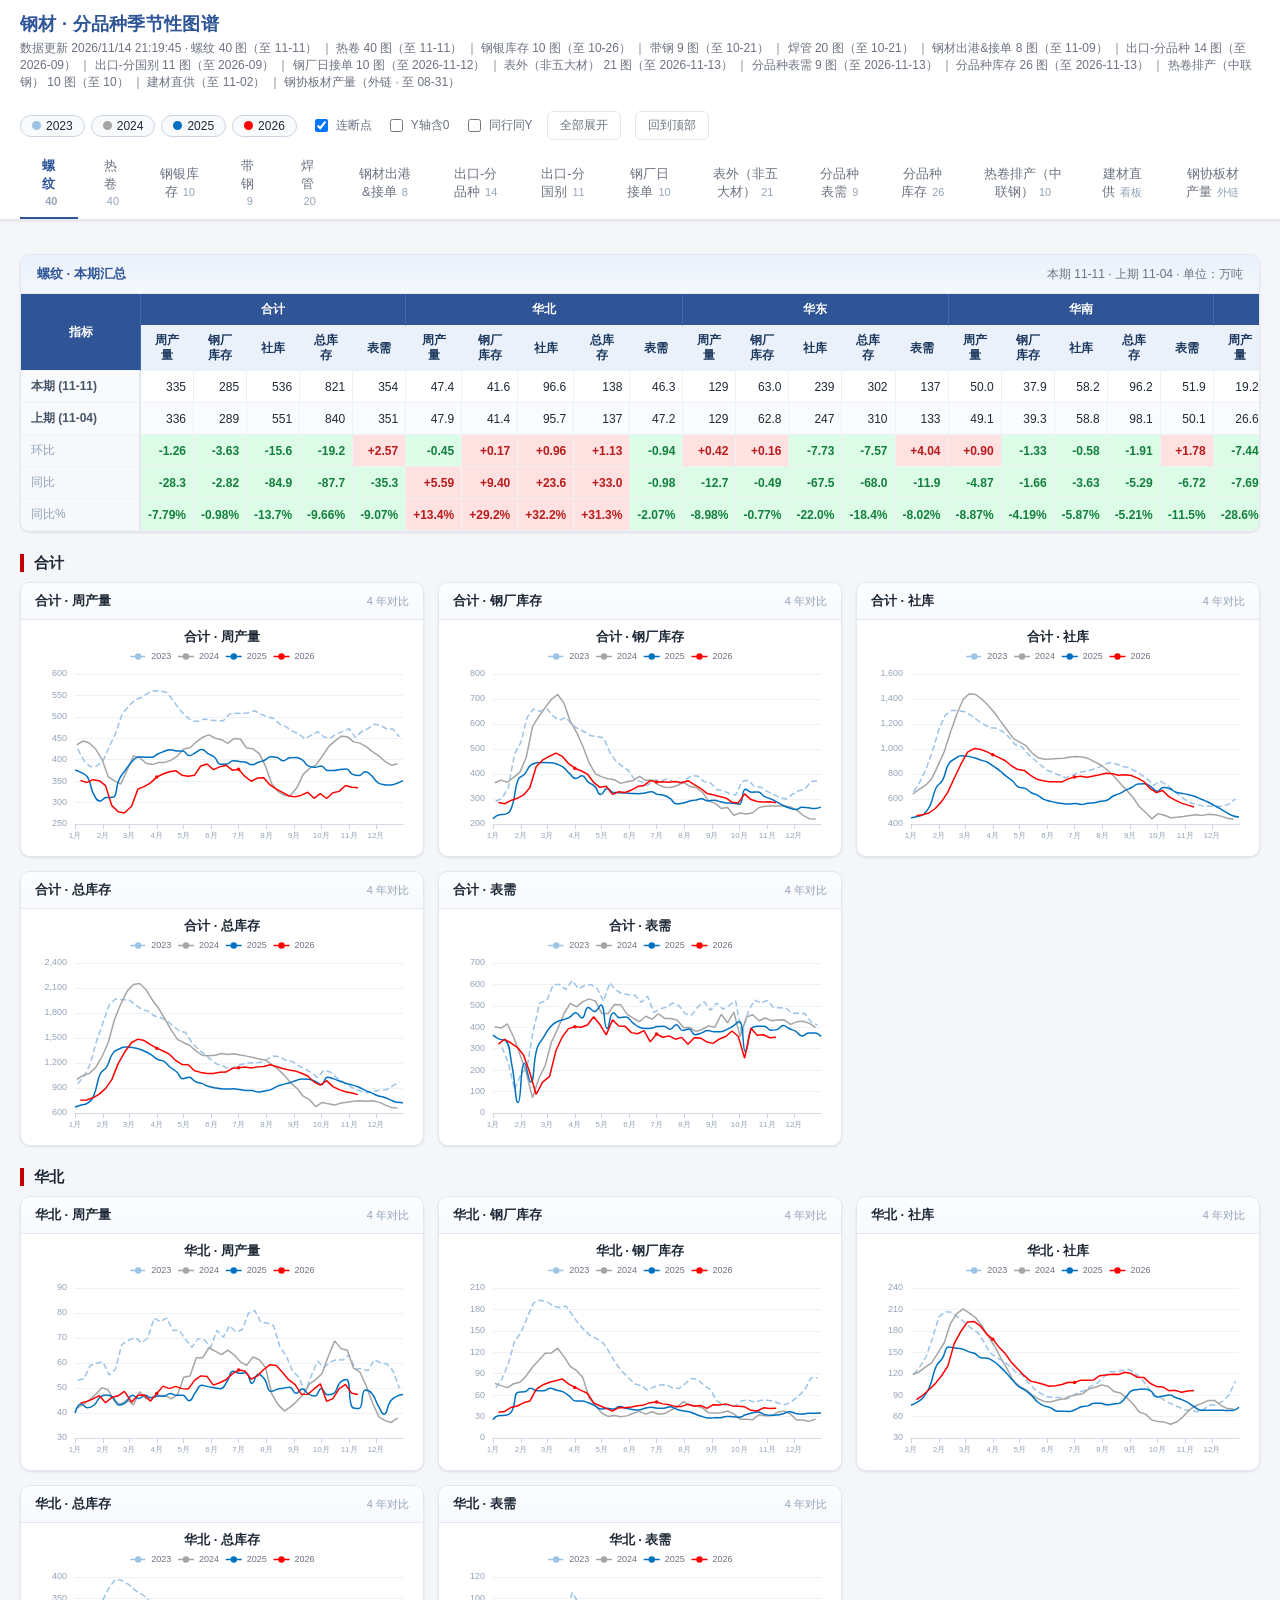
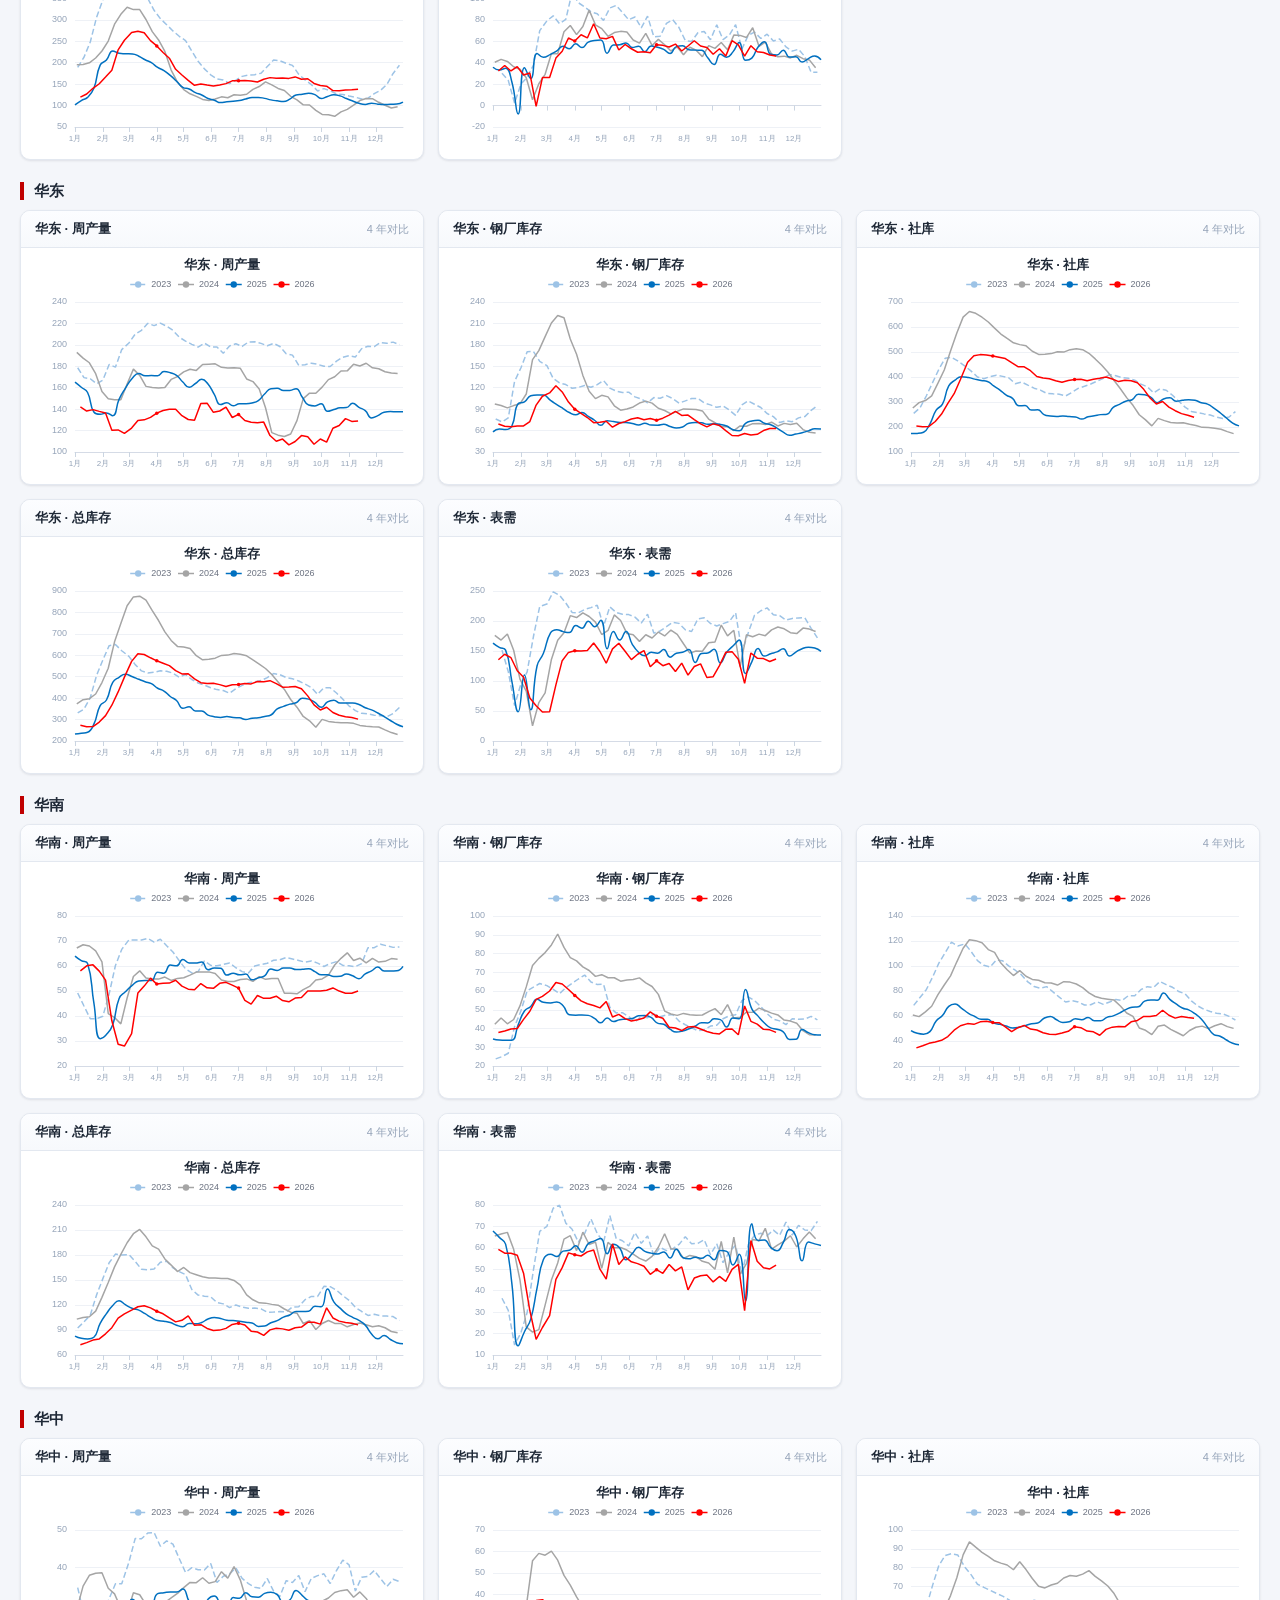
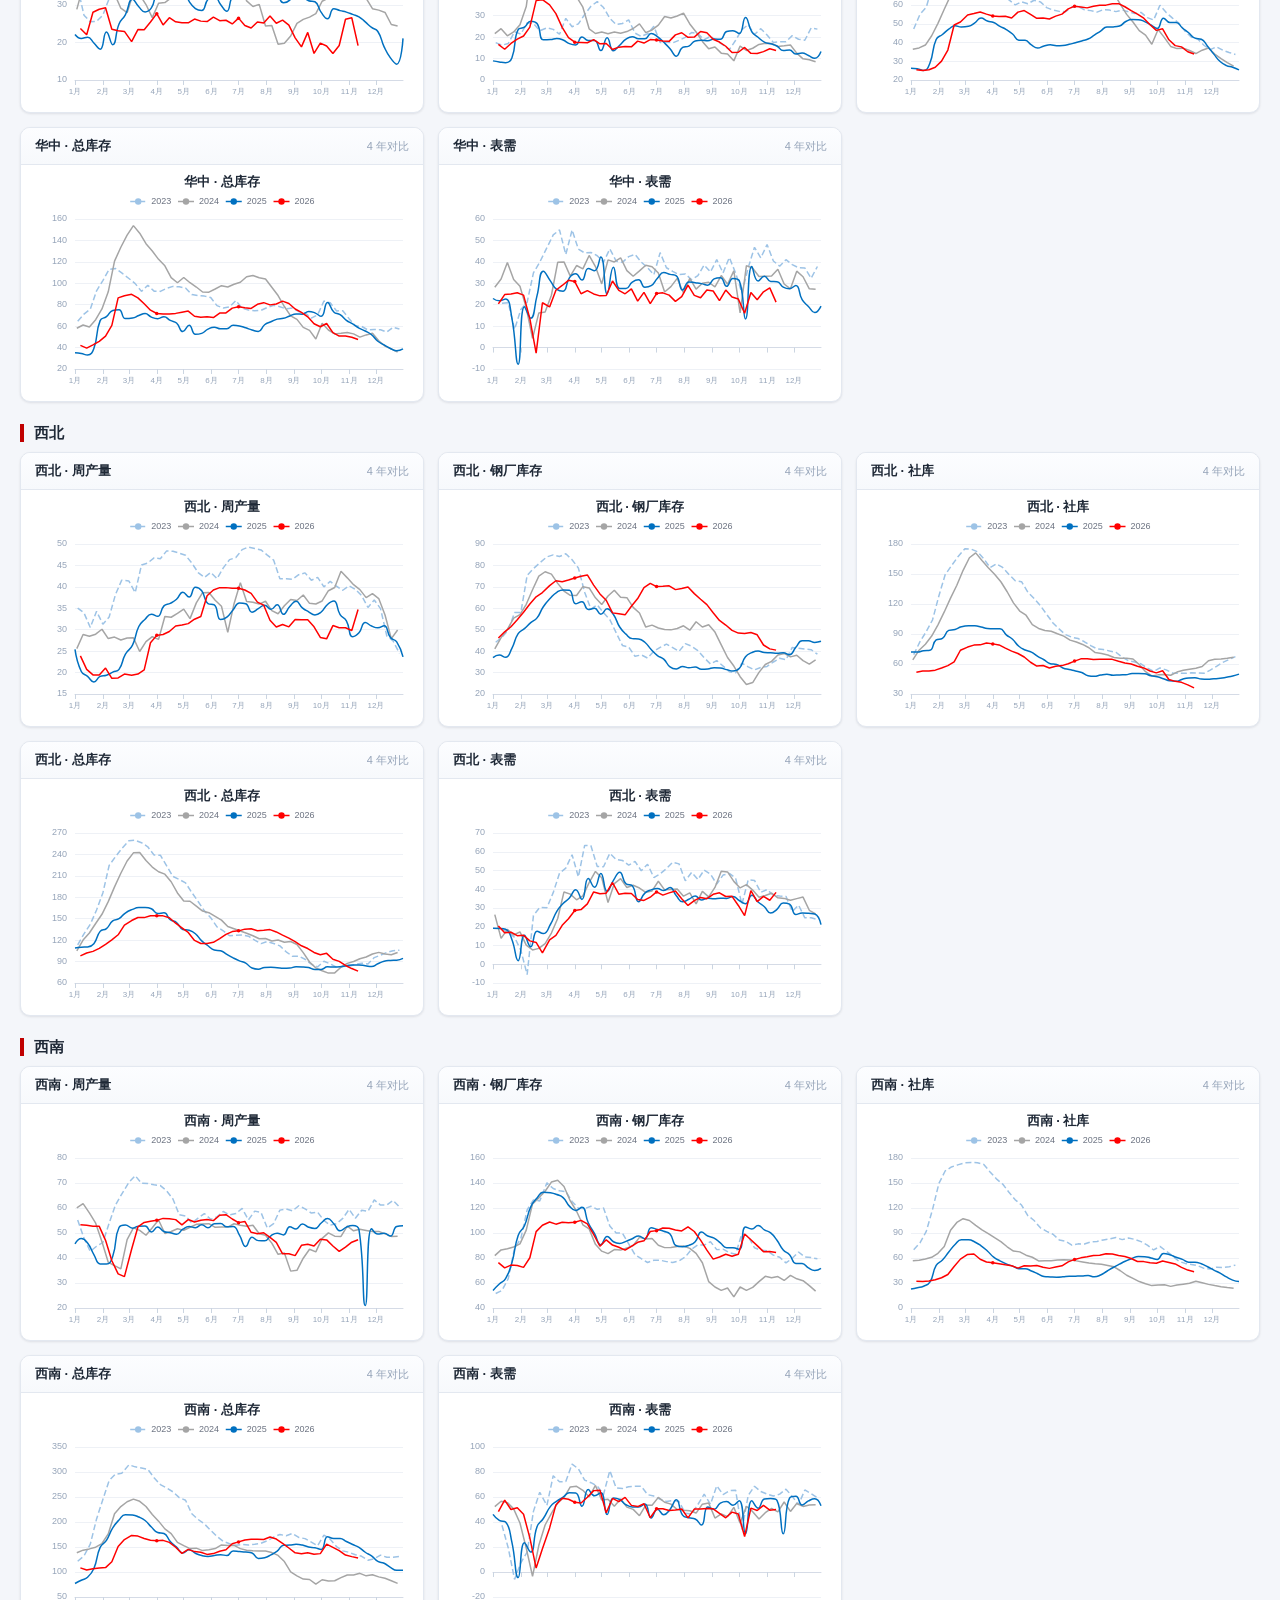
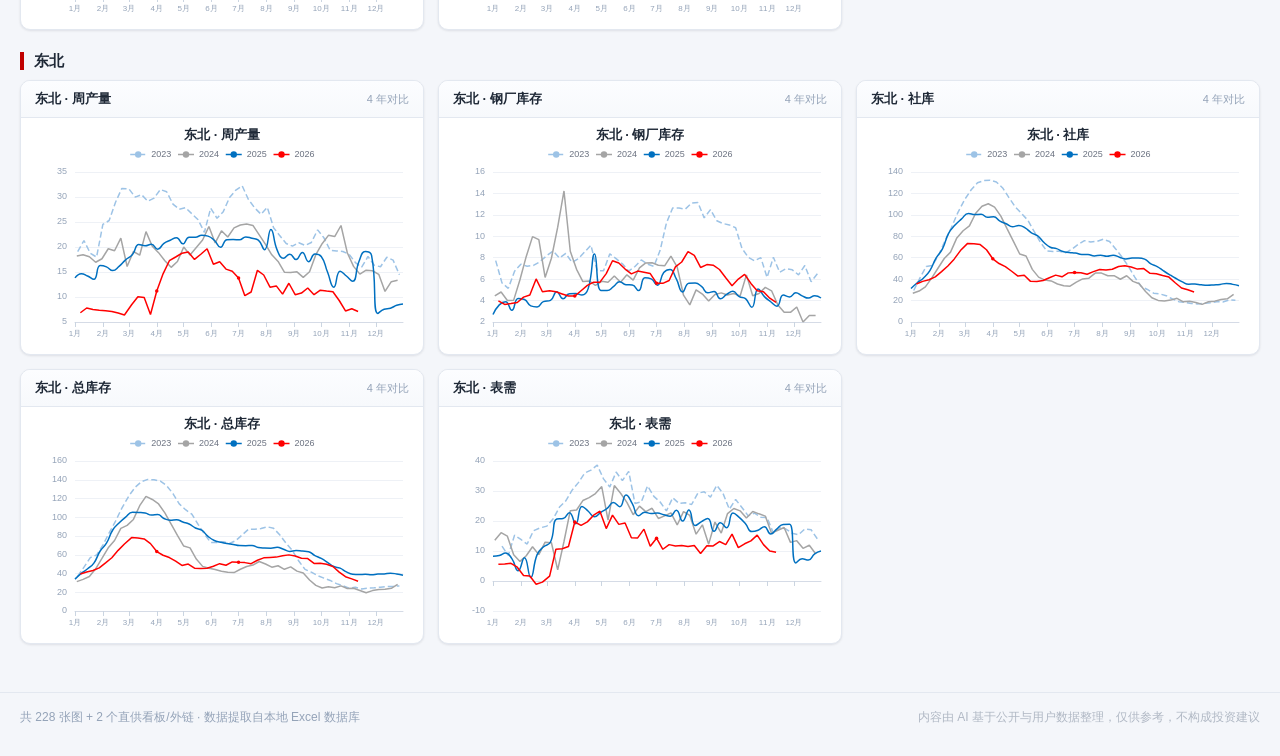
==== index.html @ c7ea0710 "data(mill_order): 钢厂日接单更新 (2026-11-12) v80" ====
<!DOCTYPE html>
<html lang="zh-CN">
<head>
<meta charset="UTF-8">
<meta name="viewport" content="width=device-width, initial-scale=1.0">
<title>钢材 季节性图谱</title>
<link rel="stylesheet" href="assets/style.css?v=80">
</head>
<body>

<header class="topbar">
  <div class="topbar-inner">
    <div class="brand">
      <h1>钢材 · 分品种季节性图谱</h1>
      <p class="sub" id="sub">加载中…</p>
    </div>
    <div class="toolbar">
      <div class="year-box" id="yearToggles"></div>
      <label class="ctl chk"><input type="checkbox" id="optConnect" checked><span>连断点</span></label>
      <label class="ctl chk"><input type="checkbox" id="optZero"><span>Y轴含0</span></label>
      <label class="ctl chk"><input type="checkbox" id="optSync"><span>同行同Y</span></label>
      <button class="btn" id="btnExpand">全部展开</button>
      <button class="btn" id="btnTop">回到顶部</button>
    </div>
  </div>
  <nav class="tabs" id="tabs"></nav>
</header>

<main id="main">
  <div class="loading" id="loading">正在加载数据…</div>
</main>

<footer class="foot">
  <span id="footNote"></span>
  <span class="disc">内容由 AI 基于公开与用户数据整理，仅供参考，不构成投资建议</span>
</footer>

<script src="assets/vendor/echarts.min.js"></script>
<script src="data/data.js?v=80"></script>
<script src="assets/app.js?v=80"></script>
</body>
</html>
---- assets/style.css ----
:root {
  --bg: #f4f6fa;
  --panel: #ffffff;
  --line: #e3e8f0;
  --ink: #1f2937;
  --ink2: #6b7280;
  --brand: #2f5597;
  --brand-soft: #eaf1fb;
  --radius: 10px;
  --shadow: 0 1px 3px rgba(16, 24, 40, .06), 0 1px 2px rgba(16, 24, 40, .04);
}

* { box-sizing: border-box; }

html, body {
  margin: 0;
  padding: 0;
  background: var(--bg);
  color: var(--ink);
  font-family: -apple-system, BlinkMacSystemFont, "Segoe UI", "PingFang SC",
               "Hiragino Sans GB", "Microsoft YaHei", sans-serif;
  font-size: 14px;
  -webkit-font-smoothing: antialiased;
}

/* ---------- 顶栏 ---------- */
.topbar {
  position: sticky;
  top: 0;
  z-index: 50;
  background: var(--panel);
  border-bottom: 1px solid var(--line);
  box-shadow: var(--shadow);
}
.topbar-inner {
  max-width: 1920px;
  margin: 0 auto;
  padding: 12px 20px 8px;
  display: flex;
  align-items: flex-start;
  justify-content: space-between;
  gap: 20px;
  flex-wrap: wrap;
}
.brand h1 {
  margin: 0;
  font-size: 18px;
  font-weight: 650;
  letter-spacing: .3px;
  color: var(--brand);
}
.brand .sub {
  margin: 4px 0 0;
  font-size: 12px;
  color: var(--ink2);
}

.toolbar {
  display: flex;
  align-items: center;
  gap: 14px;
  flex-wrap: wrap;
}
.year-box { display: flex; gap: 6px; flex-wrap: wrap; }

.ctl {
  display: inline-flex;
  align-items: center;
  gap: 5px;
  font-size: 12px;
  color: var(--ink2);
  cursor: pointer;
  user-select: none;
}
.ctl input { cursor: pointer; }

.btn {
  border: 1px solid var(--line);
  background: var(--panel);
  color: var(--ink2);
  font-size: 12px;
  padding: 5px 12px;
  border-radius: 6px;
  cursor: pointer;
  transition: all .15s;
}
.btn:hover { border-color: var(--brand); color: var(--brand); background: var(--brand-soft); }

/* 年份开关 */
.ytoggle {
  border: 1px solid var(--line);
  background: var(--panel);
  border-radius: 999px;
  padding: 3px 11px;
  font-size: 12px;
  color: var(--ink2);
  cursor: pointer;
  display: inline-flex;
  align-items: center;
  gap: 5px;
  transition: all .15s;
}
.ytoggle .dot {
  width: 9px; height: 9px; border-radius: 50%;
  background: currentColor; opacity: .25;
}
.ytoggle.on { color: var(--ink); border-color: #cbd5e1; background: #f8fafc; }
.ytoggle.on .dot { opacity: 1; }

/* ---------- Tab ---------- */
.tabs {
  max-width: 1920px;
  margin: 0 auto;
  padding: 0 20px;
  display: flex;
  gap: 4px;
}
.tab {
  border: none;
  background: transparent;
  padding: 9px 16px;
  font-size: 13px;
  color: var(--ink2);
  cursor: pointer;
  border-bottom: 2px solid transparent;
  transition: all .15s;
  font-family: inherit;
}
.tab:hover { color: var(--brand); }
.tab.active {
  color: var(--brand);
  border-bottom-color: var(--brand);
  font-weight: 600;
}
.tab .cnt {
  font-size: 11px;
  color: #94a3b8;
  margin-left: 5px;
}

/* ---------- 主体 ---------- */
main {
  max-width: 1920px;
  margin: 0 auto;
  padding: 18px 20px 40px;
}
.loading { padding: 60px; text-align: center; color: var(--ink2); }

/* 嵌入式数据集（建材直供）：iframe 原样承载静态看板页，高度由 app.js 自适应 */
.embed-frame {
  display: block;
  width: 100%;
  min-height: 1400px;
  border: 0;
  background: #f5f5f5;
  border-radius: 6px;
}
main[data-ds="zhigong"] { padding: 14px 20px 24px; }

.grid {
  display: grid;
  grid-template-columns: repeat(auto-fill, minmax(430px, 1fr));
  gap: 14px;
}

.card {
  background: var(--panel);
  border: 1px solid var(--line);
  border-radius: var(--radius);
  box-shadow: var(--shadow);
  overflow: hidden;
}
.card-head {
  padding: 9px 14px;
  border-bottom: 1px solid var(--line);
  font-size: 13px;
  font-weight: 600;
  display: flex;
  align-items: center;
  justify-content: space-between;
  gap: 8px;
  background: linear-gradient(180deg, #fcfdff, #f7f9fc);
}
.card-head .tag {
  font-size: 11px;
  font-weight: 400;
  color: #94a3b8;
}
.chart {
  width: 100%;
  height: 236px;
}
.card.wide { grid-column: 1 / -1; }
.card.wide .chart { height: 320px; }

/* ---------- 图下指标条 + 下载按钮（表外 / 分品种表需，对齐汾渭卡片样式） ---------- */
.chart-data { padding: 0 8px; }
.chart-data table {
  width: 100%;
  border-collapse: collapse;
  table-layout: fixed;
  font-variant-numeric: tabular-nums;
}
.chart-data th,
.chart-data td {
  padding: 3px 2px;
  text-align: center;
  white-space: nowrap;
  border-top: 1px solid #eef1f6;
  border-right: 1px solid #eef1f6;
  font-size: 10.5px;
}
.chart-data th:last-child,
.chart-data td:last-child { border-right: none; }
.chart-data th {
  color: #94a3b8;
  font-weight: 500;
  background: #f8fafc;
}
.chart-data td { color: #334155; font-weight: 600; }
.chart-data td.up { color: #b91c1c; background: #fee2e2; }
.chart-data td.down { color: #15803d; background: #dcfce7; }
.card-foot {
  display: flex;
  align-items: center;
  justify-content: space-between;
  padding: 4px 10px 7px;
  font-size: 11px;
  color: #94a3b8;
}
.card-foot .dl {
  border: 1px solid var(--line);
  background: var(--panel);
  color: var(--ink2);
  font-size: 11px;
  padding: 2px 9px;
  border-radius: 5px;
  cursor: pointer;
  font-family: inherit;
  transition: all .15s;
}
.card-foot .dl:hover {
  border-color: var(--brand);
  color: var(--brand);
  background: var(--brand-soft);
}

/* ---------- 页脚 ---------- */
.foot {
  max-width: 1920px;
  margin: 0 auto;
  padding: 16px 20px 30px;
  display: flex;
  justify-content: space-between;
  gap: 16px;
  flex-wrap: wrap;
  font-size: 12px;
  color: #94a3b8;
  border-top: 1px solid var(--line);
}
.foot .disc { color: #b0b8c4; }

/* ---------- 截图模式（参考汾渭：隐藏标题栏/tab栏，只留数据内容） ---------- */
body.shot .topbar,
body.shot .foot { display: none !important; }
body.shot main { padding-top: 10px; }

@media (max-width: 900px) {
  .grid { grid-template-columns: 1fr; }
  .topbar-inner { flex-direction: column; }
}

/* ---------- 汇总表（在图表网格之前） ---------- */
.summary {
  background: var(--panel);
  border: 1px solid var(--line);
  border-radius: var(--radius);
  box-shadow: var(--shadow);
  margin: 16px auto 0;
  max-width: 1920px;
  overflow: hidden;
}
.summary-head {
  padding: 10px 16px;
  background: linear-gradient(180deg, #eaf1fb 0%, #f5f8fd 100%);
  border-bottom: 1px solid var(--line);
  font-size: 13px;
  color: var(--ink);
  display: flex;
  align-items: center;
  justify-content: space-between;
  gap: 12px;
  flex-wrap: wrap;
}
.summary-head strong { color: var(--brand); font-weight: 600; }
.summary-dates { color: var(--ink2); font-size: 12px; font-weight: normal; }
.summary-scroll {
  overflow-x: auto;
  overflow-y: hidden;
}
.summary-note {
  margin: 8px 2px 0;
  padding: 6px 10px;
  font-size: 11px;
  line-height: 1.5;
  color: #6b7280;
  background: #f8fafc;
  border-left: 3px solid #cbd5e1;
  border-radius: 0 4px 4px 0;
}
.summary-table {
  width: 100%;
  table-layout: fixed;
  border-collapse: separate;
  border-spacing: 0;
  font-size: 11px;
  font-variant-numeric: tabular-nums;
}
/* 全球发运专用：按截图（1998px 长图）量出的每列像素宽度，整体刚好等于截图宽度。
   容器宽度不够时由 .summary-scroll 横向滚动，列宽比例与长图完全一致。 */
.summary-table.global-fit {
  width: auto;
  min-width: 100%;
  table-layout: fixed;
  font-size: 12px;
}
.summary-table th,
.summary-table td {
  padding: 6px 7px;
  border-right: 1px solid #eef1f6;
  border-bottom: 1px solid #eef1f6;
  text-align: right;
  vertical-align: middle;
  overflow: hidden;
  text-overflow: ellipsis;
  white-space: nowrap;
}
.summary-table thead th {
  white-space: normal;
  word-break: break-all;
  line-height: 1.25;
  text-overflow: clip;
}
.summary-table .row-label,
.summary-table td.row-label {
  background: #f8fafc;
  color: #475569;
  font-weight: 600;
  text-align: left;
  position: sticky;
  left: 0;
  z-index: 1;
  border-right: 2px solid var(--line);
  padding: 7px 10px;
  white-space: normal;
  overflow: visible;
  text-overflow: clip;
  min-width: 120px;
}
.summary-table .grp-row th {
  background: var(--brand);
  color: #fff;
  font-weight: 600;
  font-size: 12px;
  padding: 8px 10px;
  text-align: center;
  border-right: 1px solid #3d6ab2;
}
.summary-table .grp-row th.row-label {
  background: var(--brand);
  color: #fff;
  border-right: 1px solid #3d6ab2;
}

/* 差值行（环比/较年初/累计同比/累计增幅%）— 浅灰背景 + 标签字色淡，
   与"值行"（本期/上期）一眼能区分 */
.summary-table tr.r-delta {
  background: #f6f8fb;
}
.summary-table tr.r-delta .row-label,
.summary-table tr.r-delta td.row-label {
  background: #f6f8fb;
  color: #94a3b8;
  font-weight: 500;
}
.summary-table .lab-row th {
  background: var(--brand-soft);
  color: #1e3a5f;
  font-weight: 600;
  padding: 7px 12px;
  text-align: center;
}
.summary-table tbody tr:nth-child(even) td:not(.row-label) {
  background: #fafbfc;
}
.summary-table tbody tr:hover td:not(.row-label) {
  background: #f0f4ff;
}
.summary-table td.up {
  color: #b91c1c;
  background: #fee2e2 !important;
  font-weight: 600;
}
.summary-table td.down {
  color: #15803d;
  background: #dcfce7 !important;
  font-weight: 600;
}
.summary-table td.na { color: #cbd5e1; }
.summary-table tbody tr.r-累计同比 td.row-label,
.summary-table tbody tr.r-累计增幅% td.row-label {
  color: var(--brand);
}

/* ---------- 区块（钢材站：对齐汾渭 5 列网格，图高对齐汾渭 常态236/展开320） ---------- */
.rgroup { margin: 22px 0 8px; }
.rgroup-title {
  font-size: 15px; font-weight: 700; color: #1f2937;
  margin: 0 0 10px; padding-left: 10px;
  border-left: 4px solid #c00000; line-height: 1.2;
}
.grid.rgrid { grid-template-columns: repeat(5, 1fr); }
/* 一列三张（PSI 热卷排产，用户要求） */
.grid.rgrid.cols3 { grid-template-columns: repeat(3, 1fr); }
/* 一列四张（带钢，用户要求） */
.grid.rgrid.cols4 { grid-template-columns: repeat(4, 1fr); }
/* 整行一张 / 一行两张（排序柱状图布局） */
.grid.rgrid.cols1 { grid-template-columns: 1fr !important; }
.grid.rgrid.cols2 { grid-template-columns: repeat(2, 1fr) !important; }
/* 带钢 / 出港：季节图整体更高一些（用户 2026-09-13：要高一些，不是宽一些） */
main[data-ds="daiguan"] .chart,
main[data-ds="chugang"] .chart { height: 300px; }
main[data-ds="daiguan"] .card.wide .chart,
main[data-ds="chugang"] .card.wide .chart { height: 400px; }
/* 出口-分品种 / 出口-分国别：线图+排序柱状图，图更高 */
main[data-ds="export_variety"] .chart,
main[data-ds="export_country"] .chart { height: 340px; }
main[data-ds="export_variety"] .card.wide .chart,
main[data-ds="export_country"] .card.wide .chart { height: 460px; }
/* 热卷排产（中联钢）：对齐出口季节图高度（用户 2026-09-14 要求） */
main[data-ds="psi_plan"] .chart { height: 340px; }
main[data-ds="psi_plan"] .card.wide .chart { height: 460px; }
/* 钢厂日接单：日频 300+ 点的季节叠加，图加高到与出口/排产一致 */
main[data-ds="mill_order"] .chart { height: 340px; }
main[data-ds="mill_order"] .card.wide .chart { height: 460px; }
/* 表外（非五大材）/ 分品种表需 / 分品种库存：一行三张，图太扁 → 对齐接单季节图高度（用户 2026-09-28 要求） */
main[data-ds="biaowai"] .chart,
main[data-ds="variety_demand"] .chart,
main[data-ds="variety_inventory"] .chart { height: 340px; }
main[data-ds="biaowai"] .card.wide .chart,
main[data-ds="variety_demand"] .card.wide .chart,
main[data-ds="variety_inventory"] .card.wide .chart { height: 460px; }
@media (max-width: 1700px) { .grid.rgrid { grid-template-columns: repeat(4, 1fr); } }
@media (max-width: 1360px) { .grid.rgrid { grid-template-columns: repeat(3, 1fr); } .grid.rgrid.cols3, .grid.rgrid.cols4 { grid-template-columns: repeat(2, 1fr); } }
@media (max-width: 1000px) { .grid.rgrid, .grid.rgrid.cols3, .grid.rgrid.cols4 { grid-template-columns: repeat(2, 1fr); } }
@media (max-width: 680px)  { .grid.rgrid { grid-template-columns: 1fr; } }
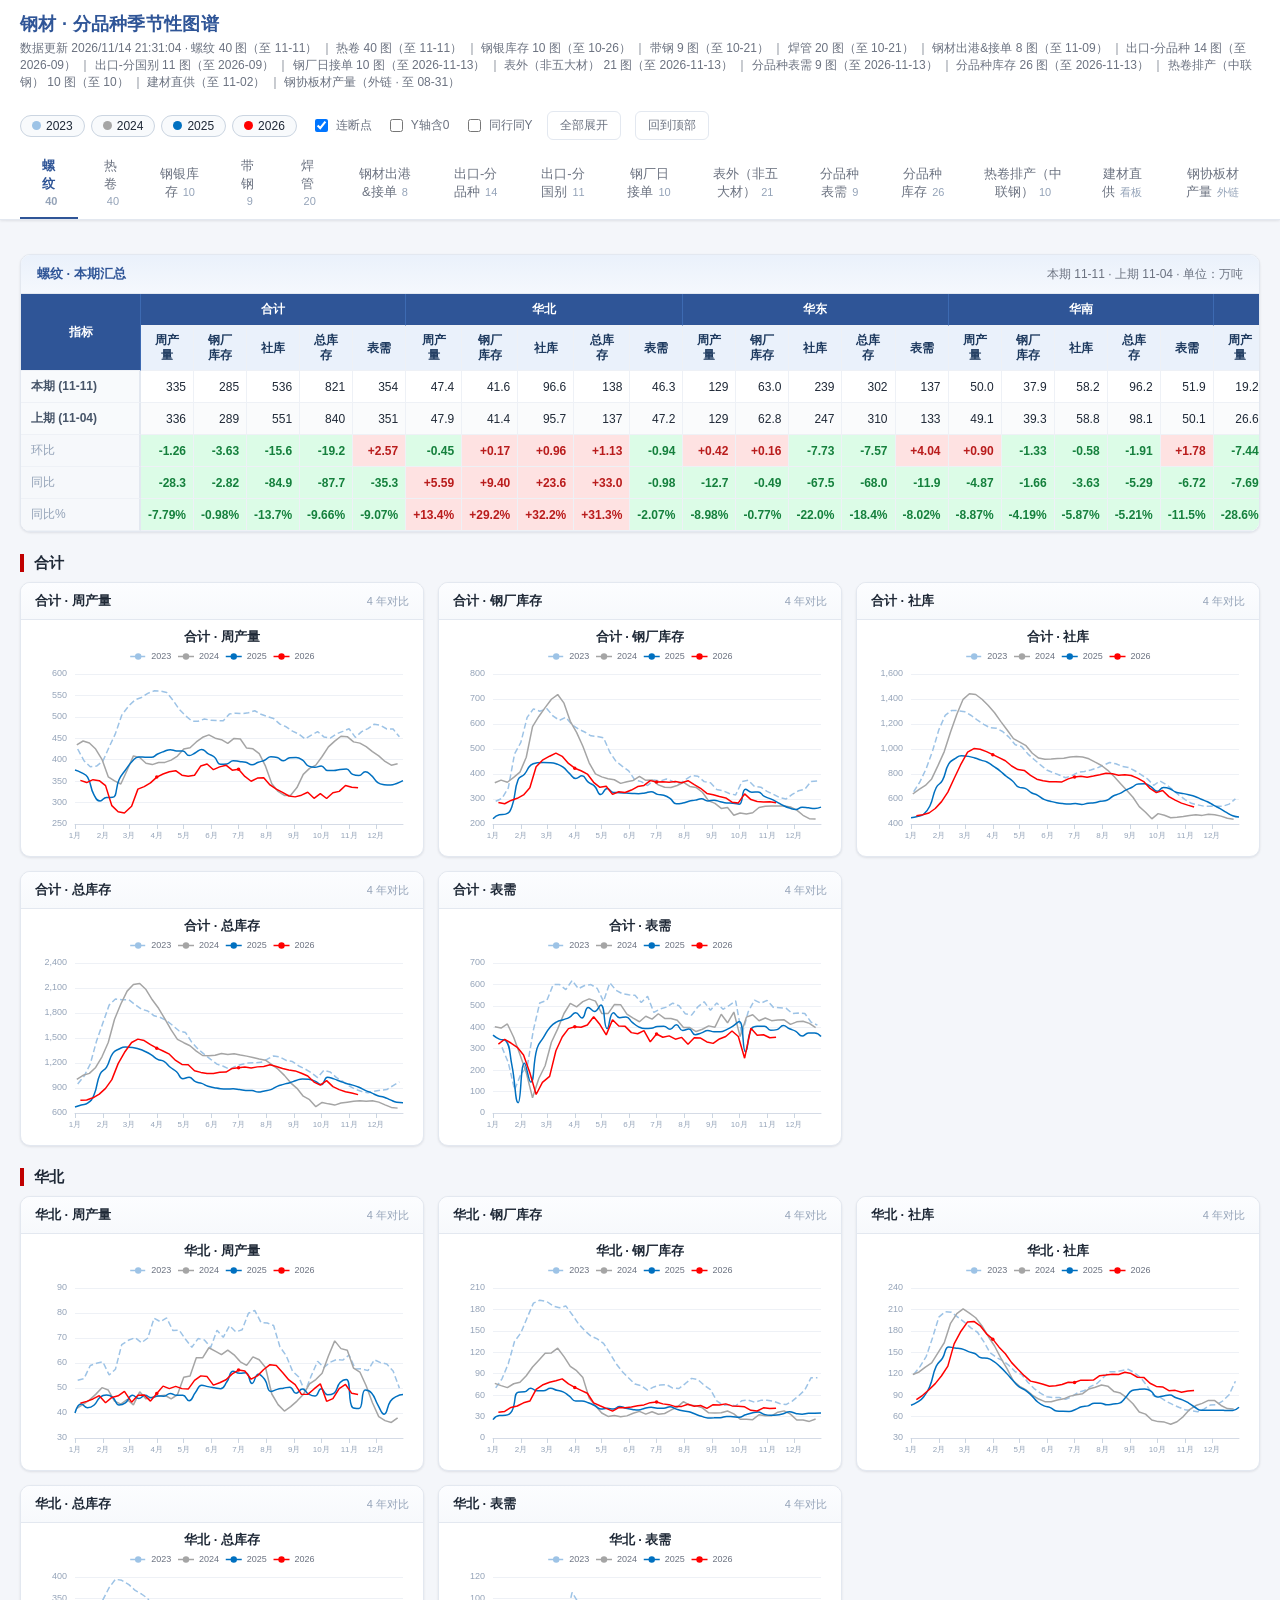
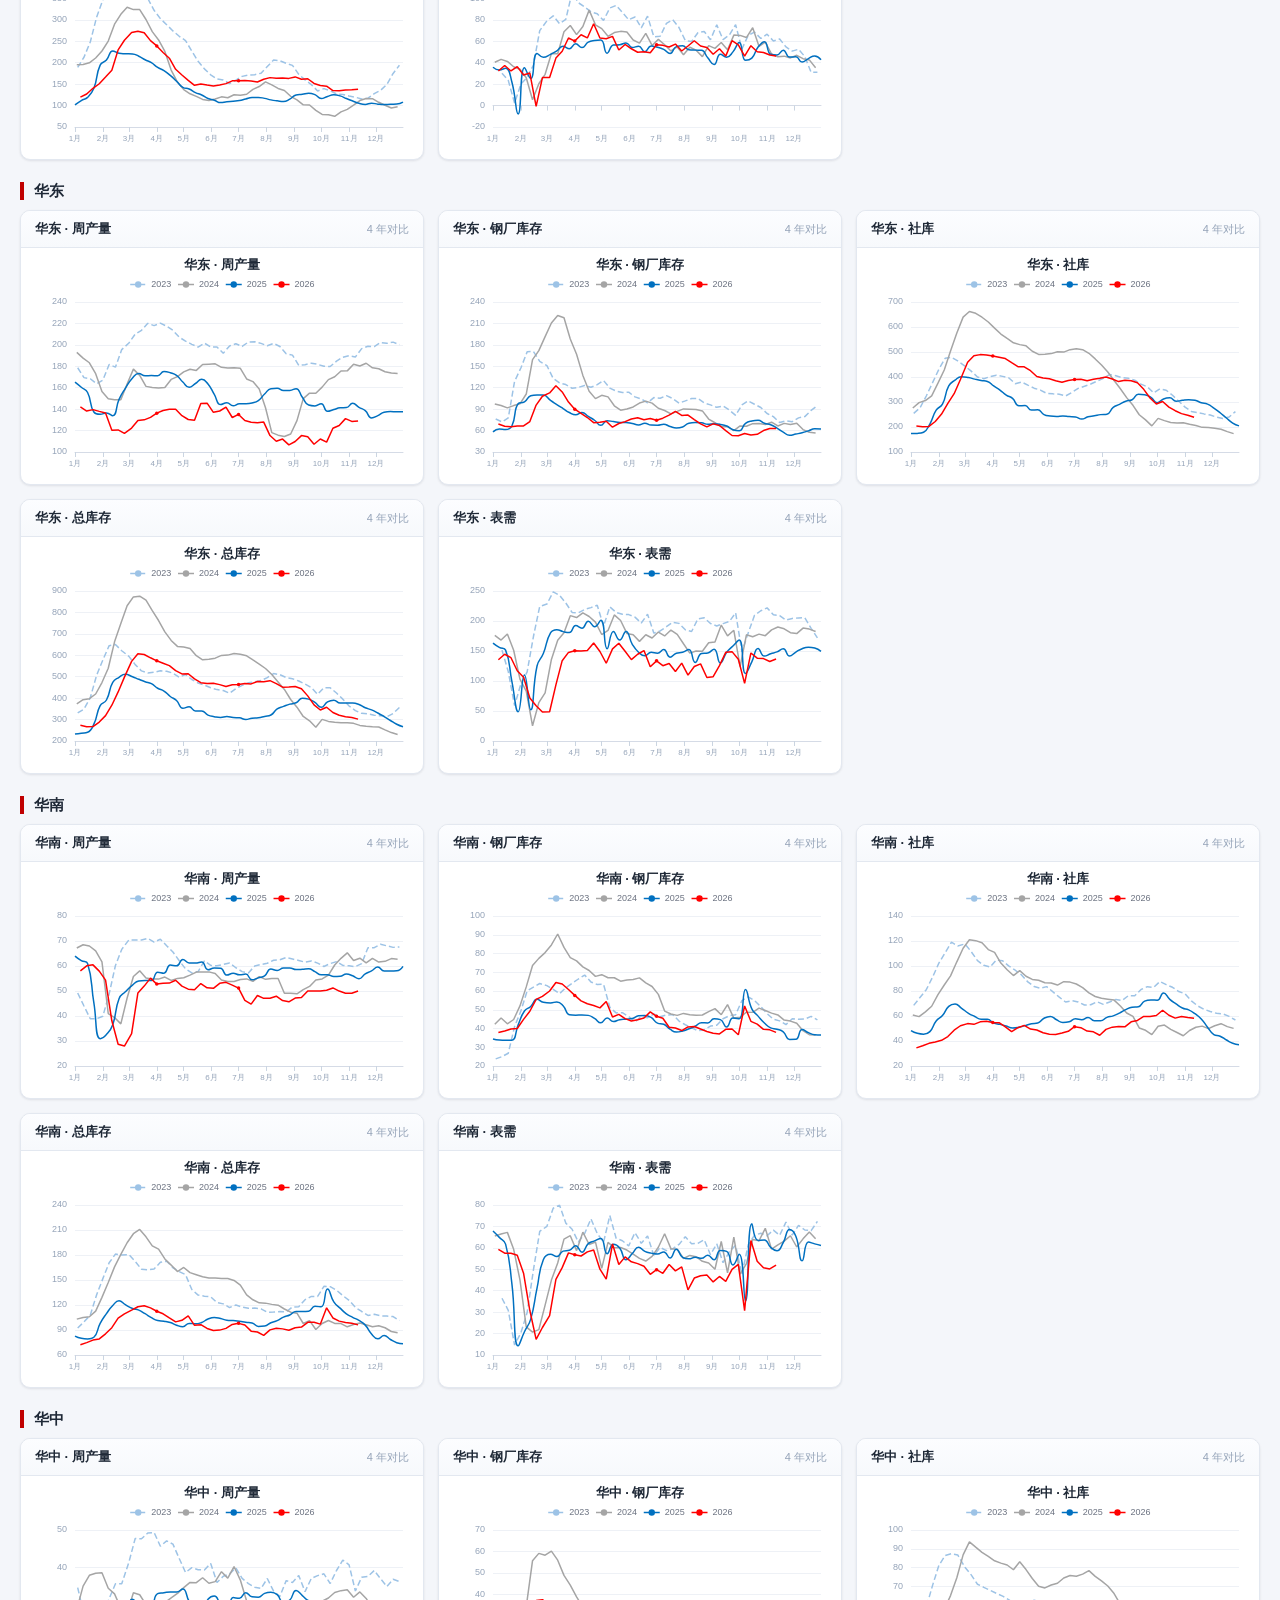
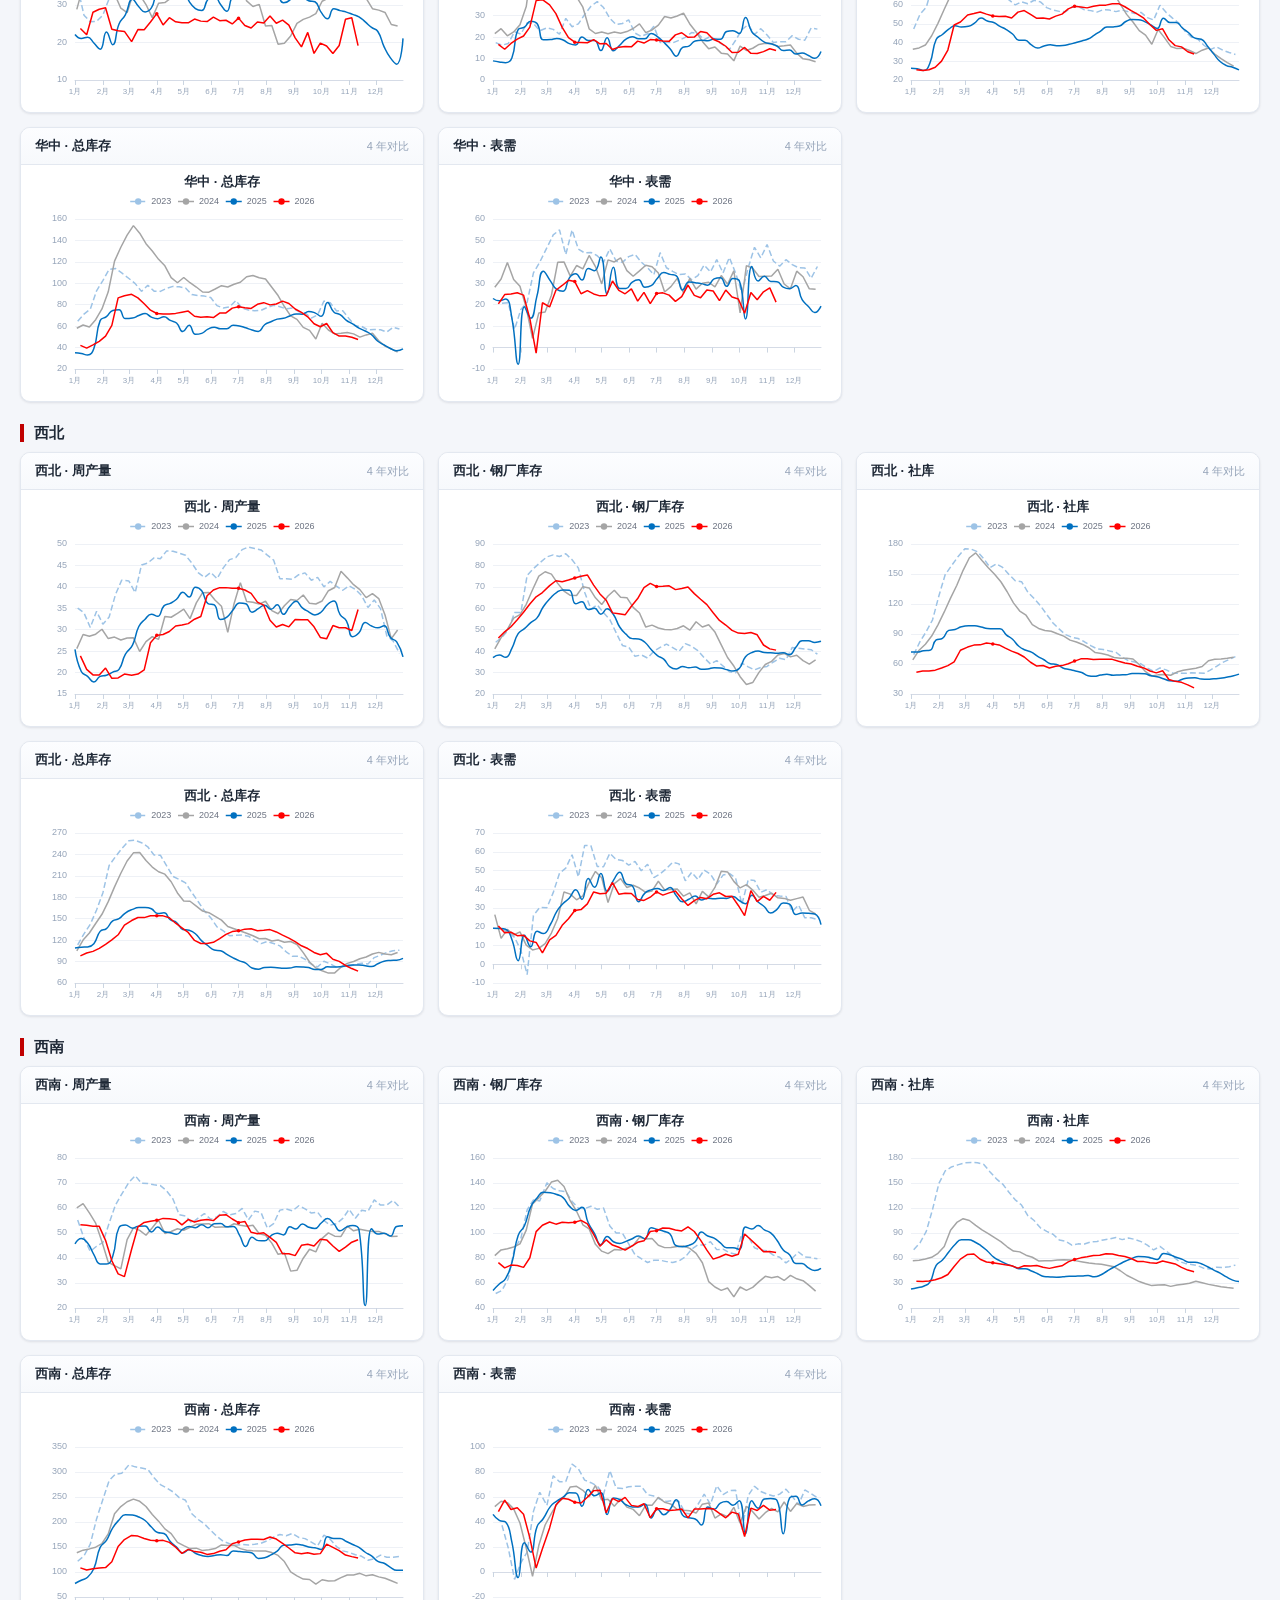
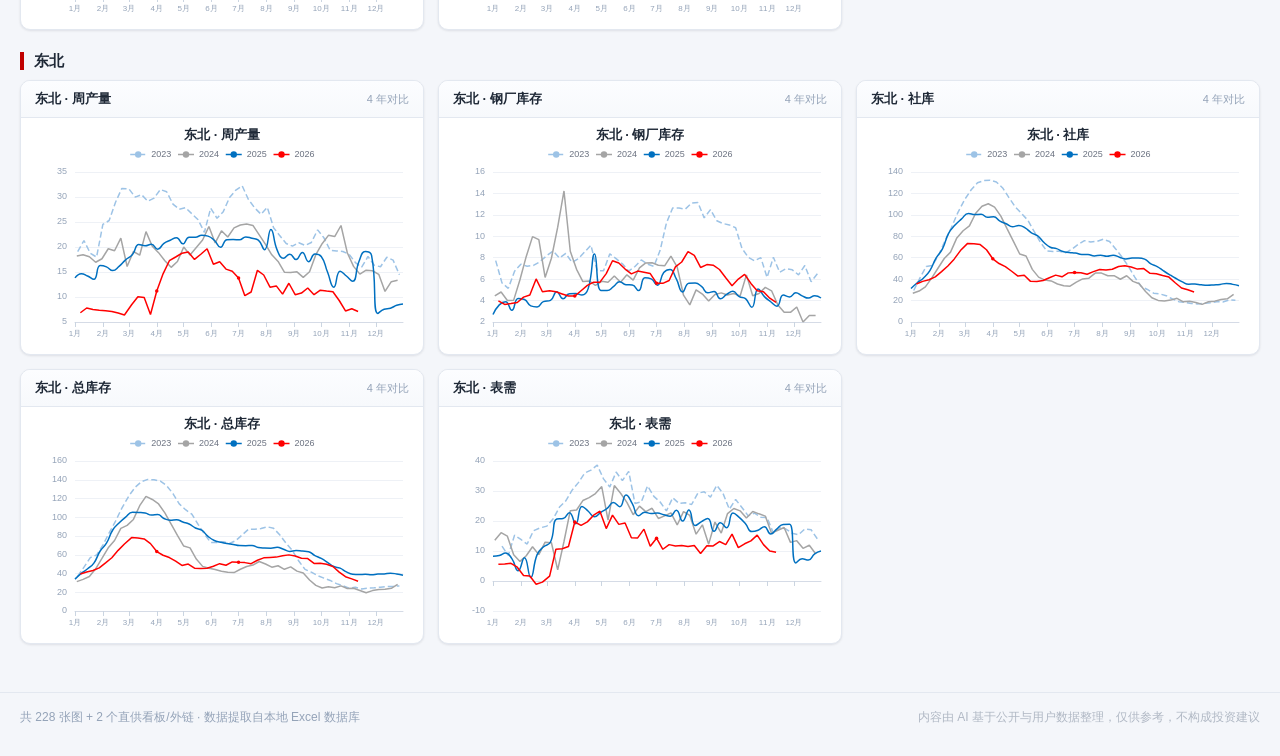
==== commit 5bd85c96: "data(mill_order): 钢厂日接单更新 (2026-11-13) v81" ====
--- a/index.html
+++ b/index.html
@@ -4,7 +4,7 @@
 <meta charset="UTF-8">
 <meta name="viewport" content="width=device-width, initial-scale=1.0">
 <title>钢材 季节性图谱</title>
-<link rel="stylesheet" href="assets/style.css?v=80">
+<link rel="stylesheet" href="assets/style.css?v=81">
 </head>
 <body>
 
@@ -36,7 +36,7 @@
 </footer>
 
 <script src="assets/vendor/echarts.min.js"></script>
-<script src="data/data.js?v=80"></script>
-<script src="assets/app.js?v=80"></script>
+<script src="data/data.js?v=81"></script>
+<script src="assets/app.js?v=81"></script>
 </body>
 </html>
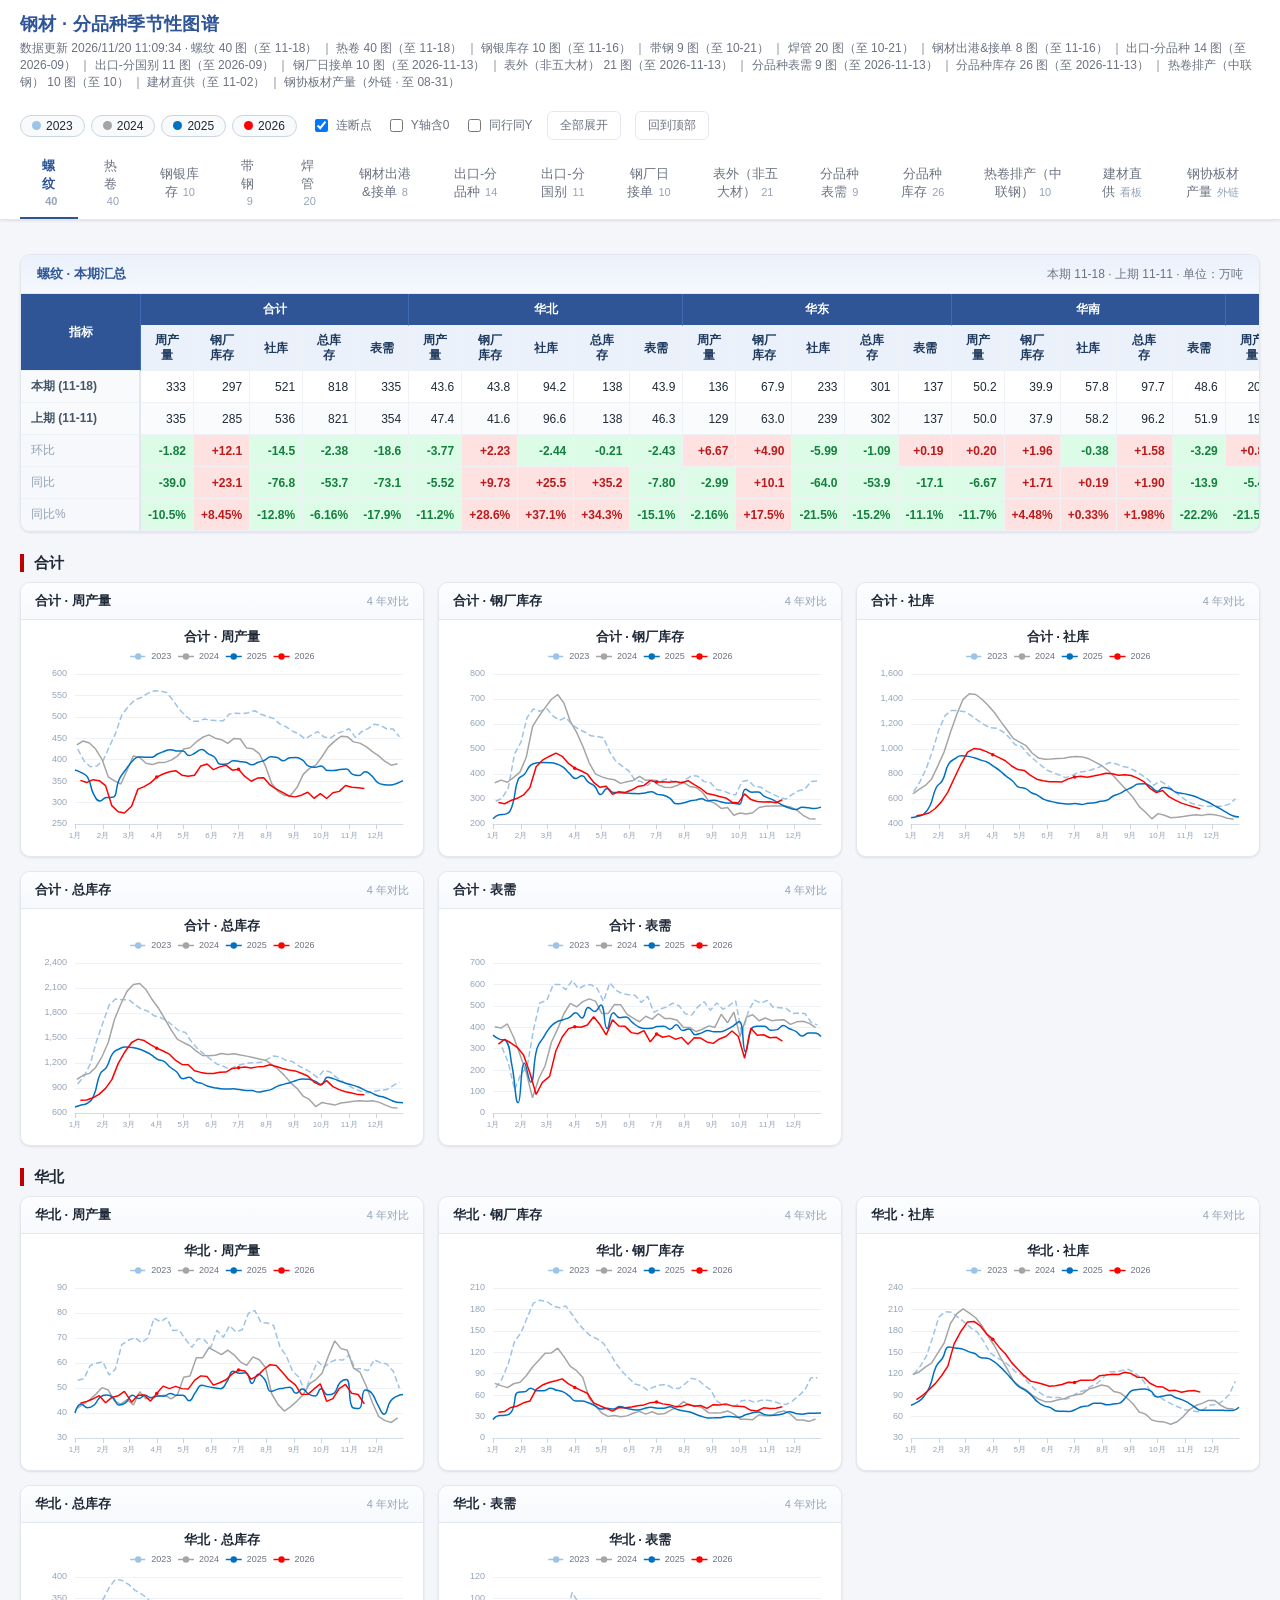
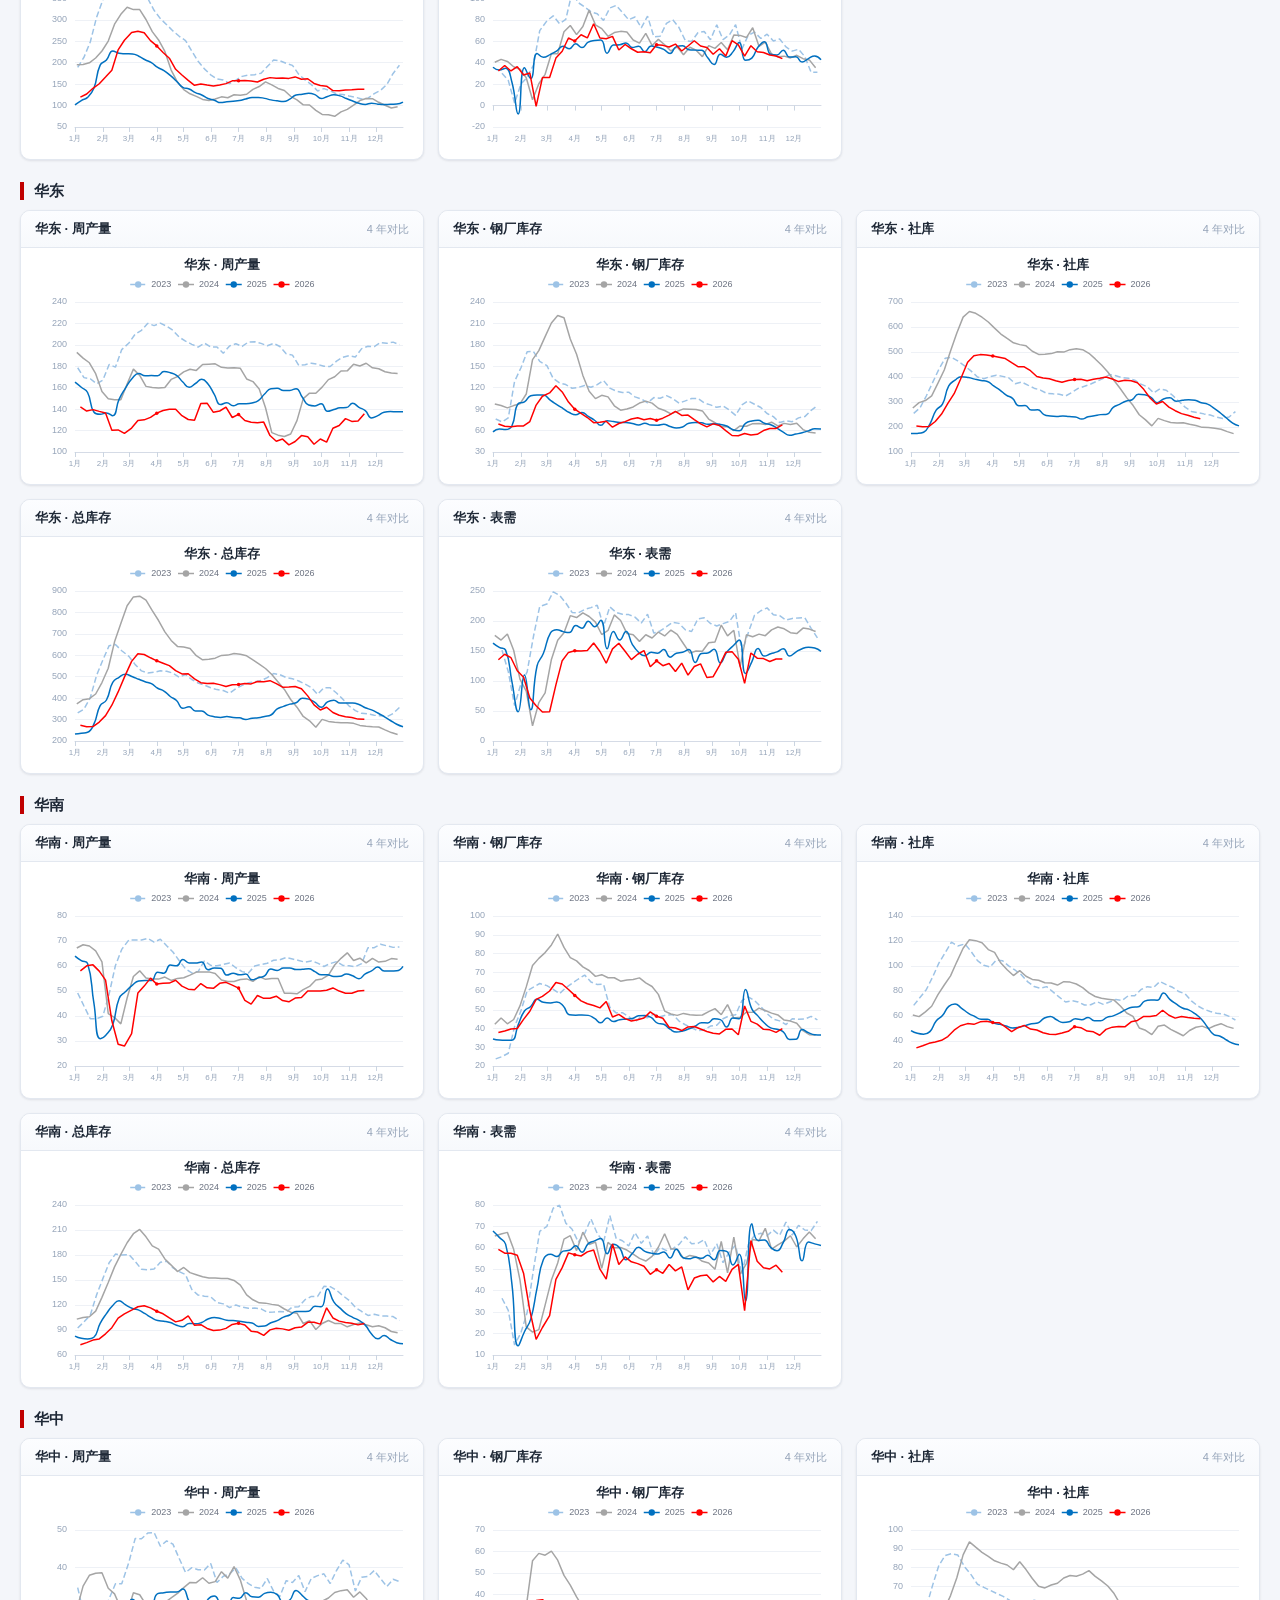
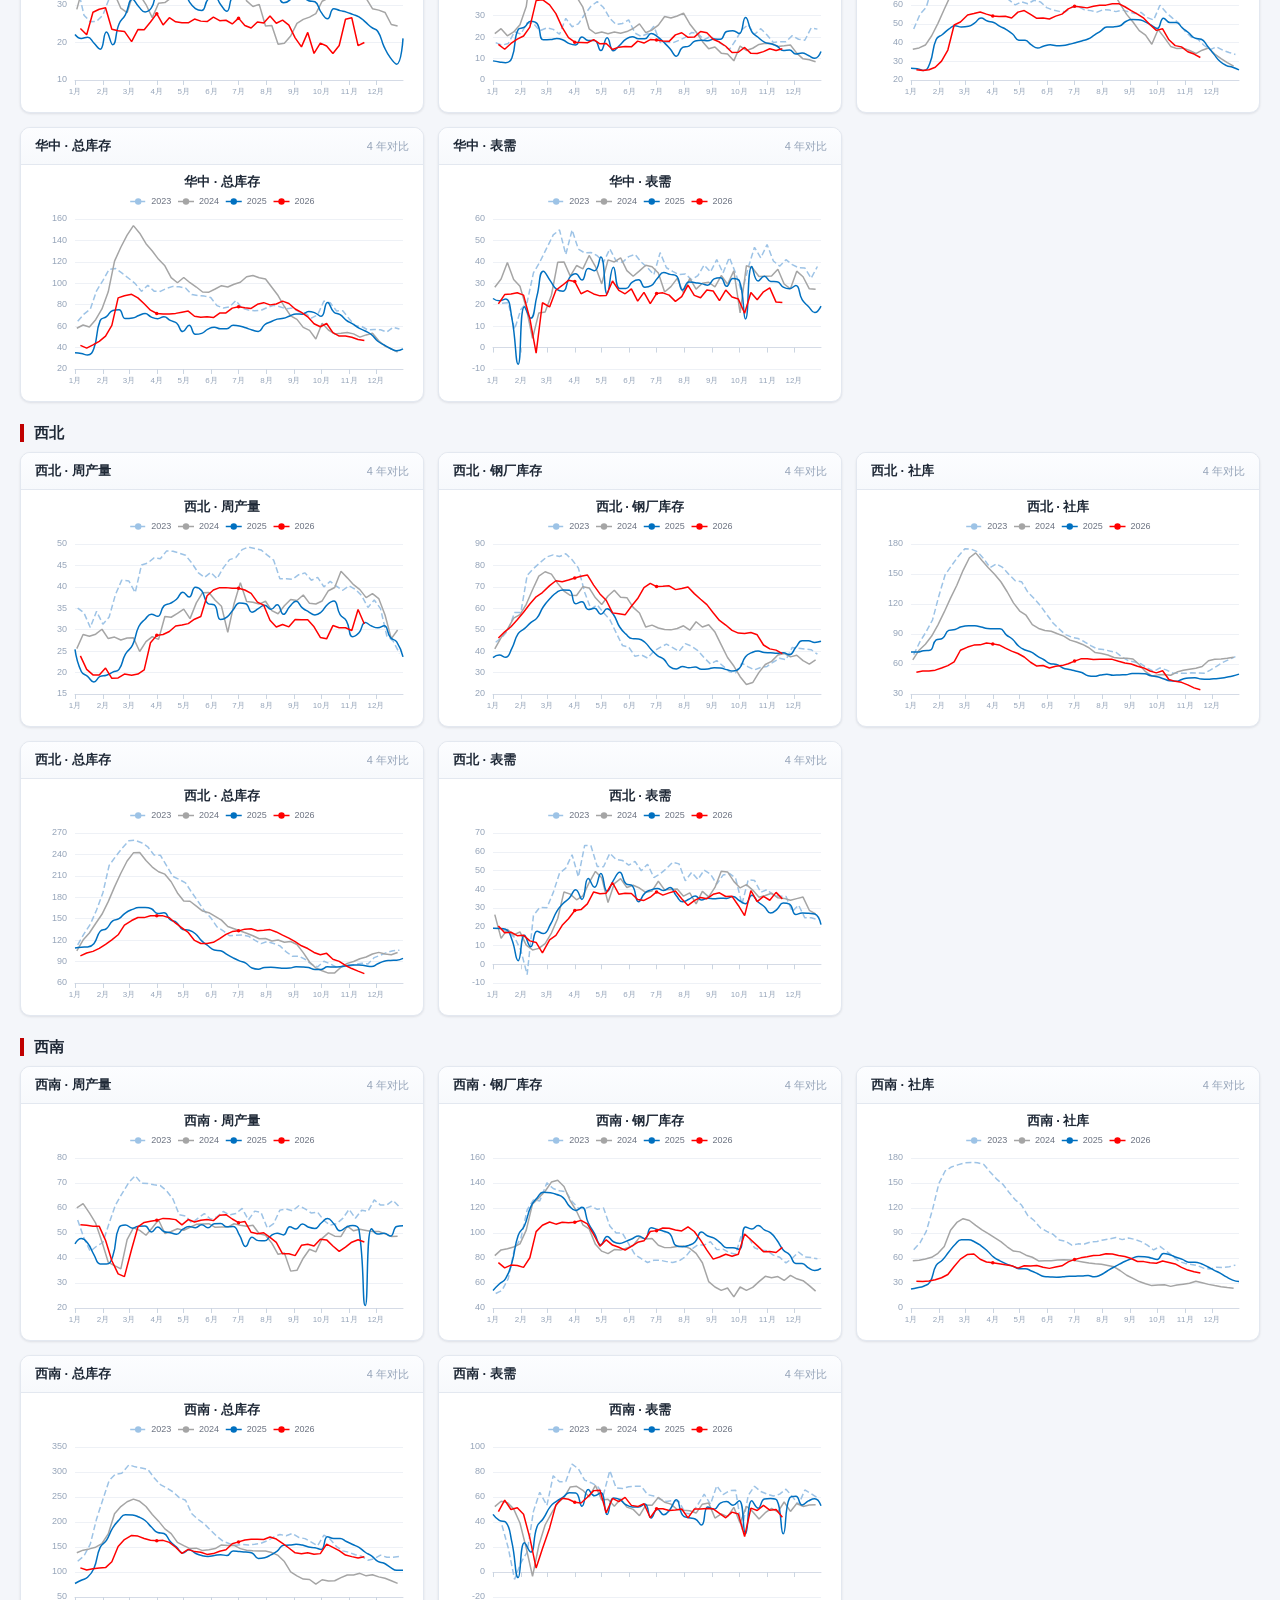
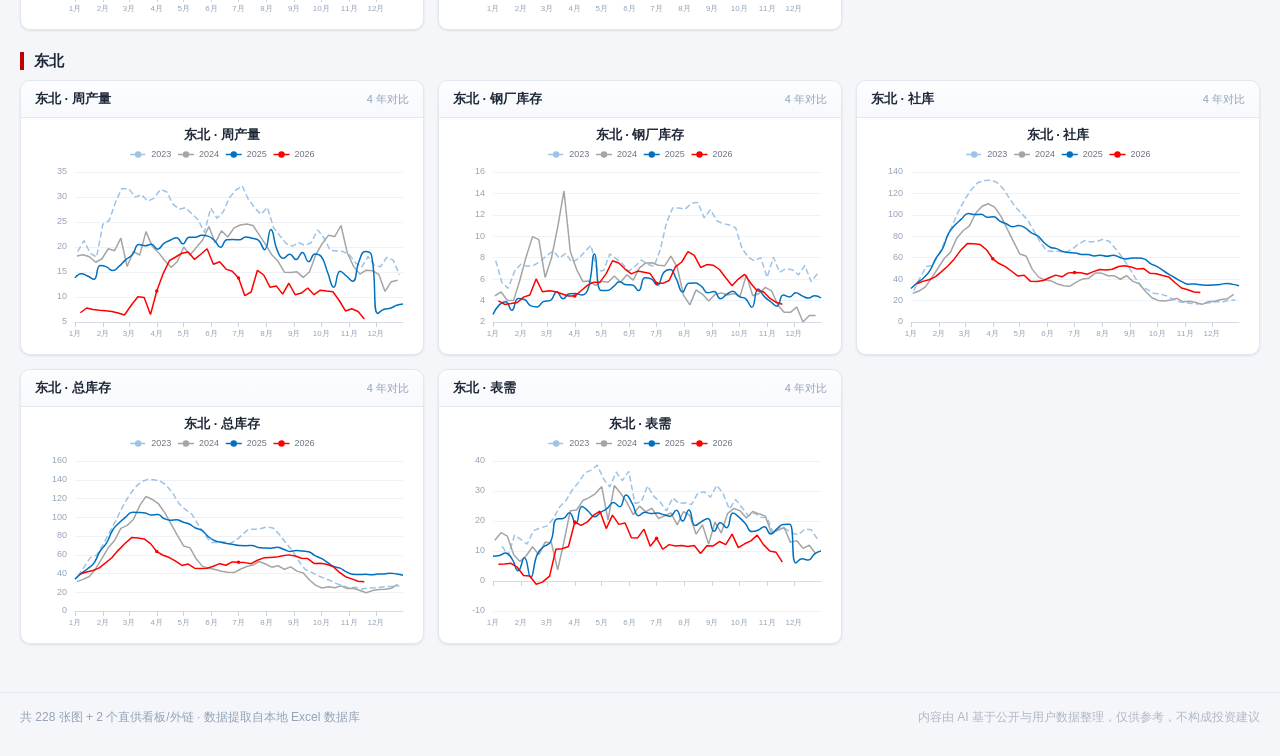
==== commit 2f9cf7ca: "data: 卷螺大样本周更 (2026-11-18)" ====
--- a/index.html
+++ b/index.html
@@ -4,7 +4,7 @@
 <meta charset="UTF-8">
 <meta name="viewport" content="width=device-width, initial-scale=1.0">
 <title>钢材 季节性图谱</title>
-<link rel="stylesheet" href="assets/style.css?v=81">
+<link rel="stylesheet" href="assets/style.css?v=82">
 </head>
 <body>
 
@@ -36,7 +36,7 @@
 </footer>
 
 <script src="assets/vendor/echarts.min.js"></script>
-<script src="data/data.js?v=81"></script>
-<script src="assets/app.js?v=81"></script>
+<script src="data/data.js?v=82"></script>
+<script src="assets/app.js?v=82"></script>
 </body>
 </html>
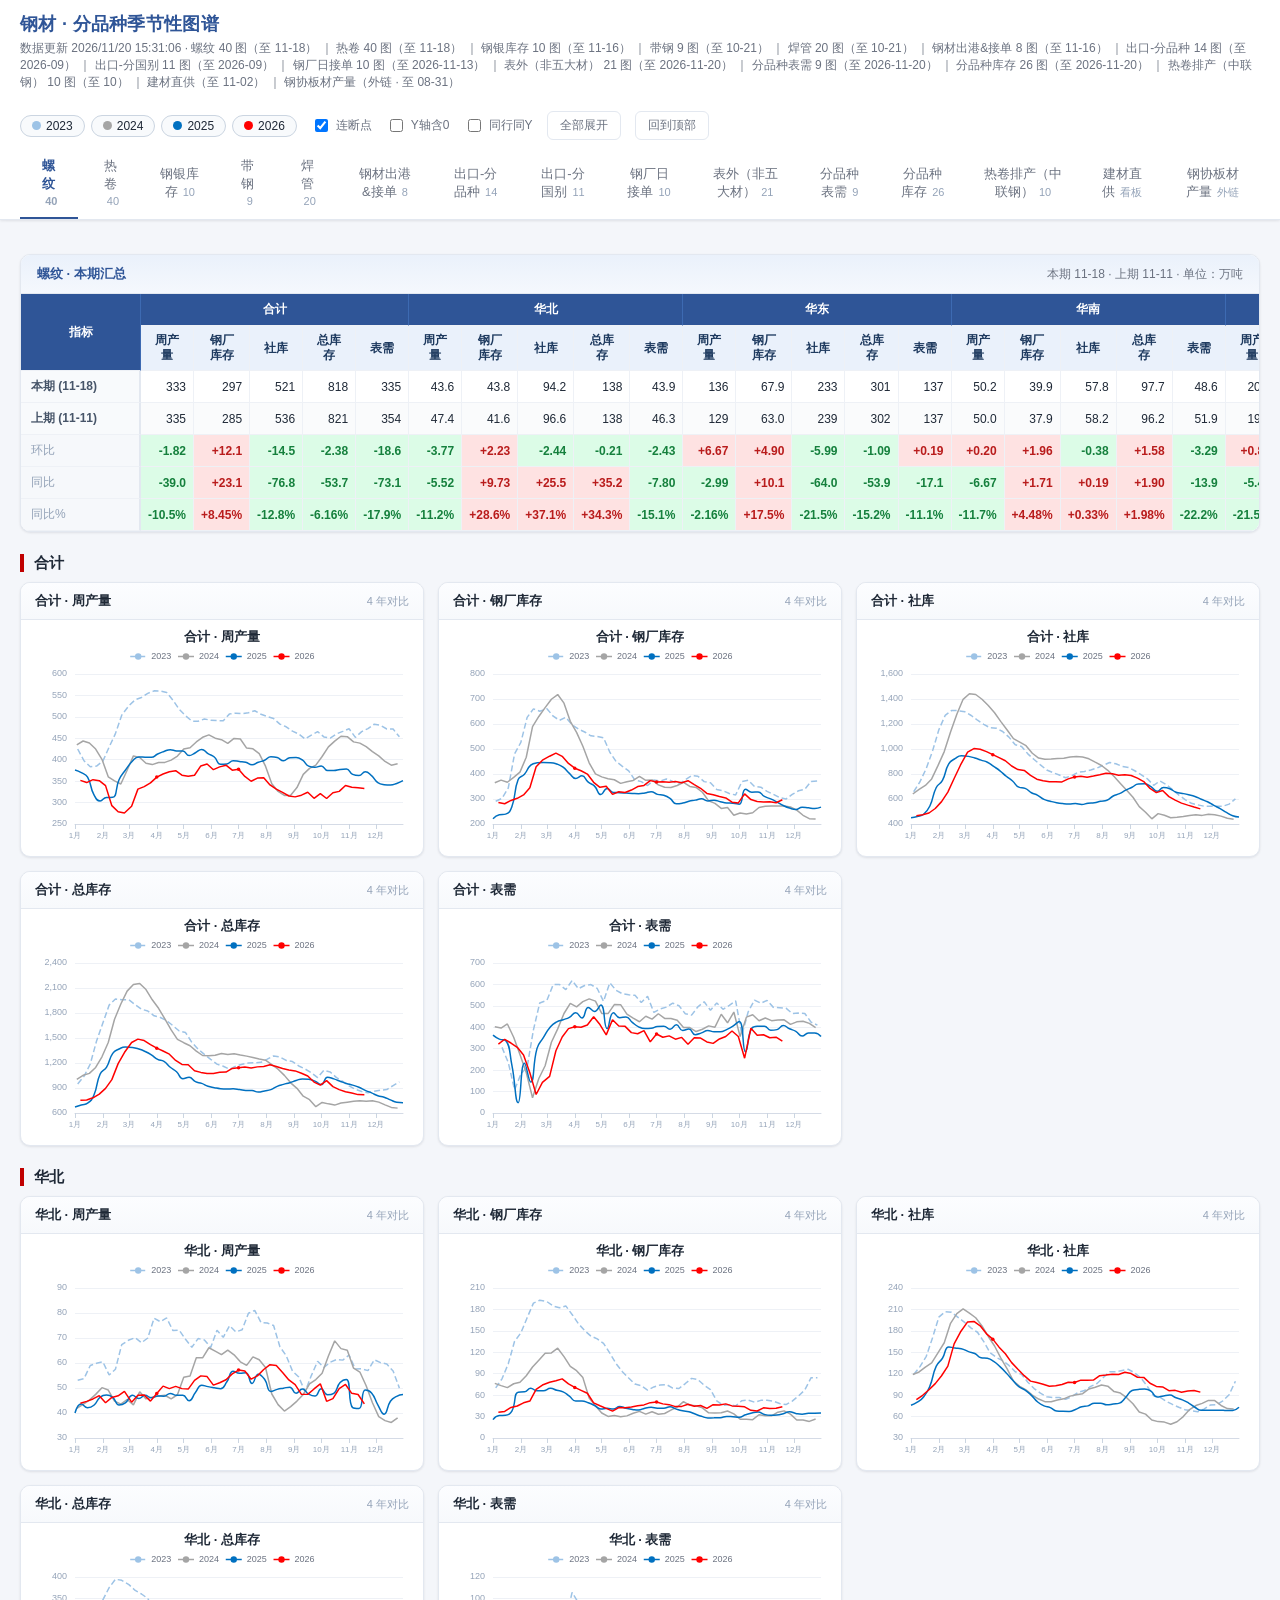
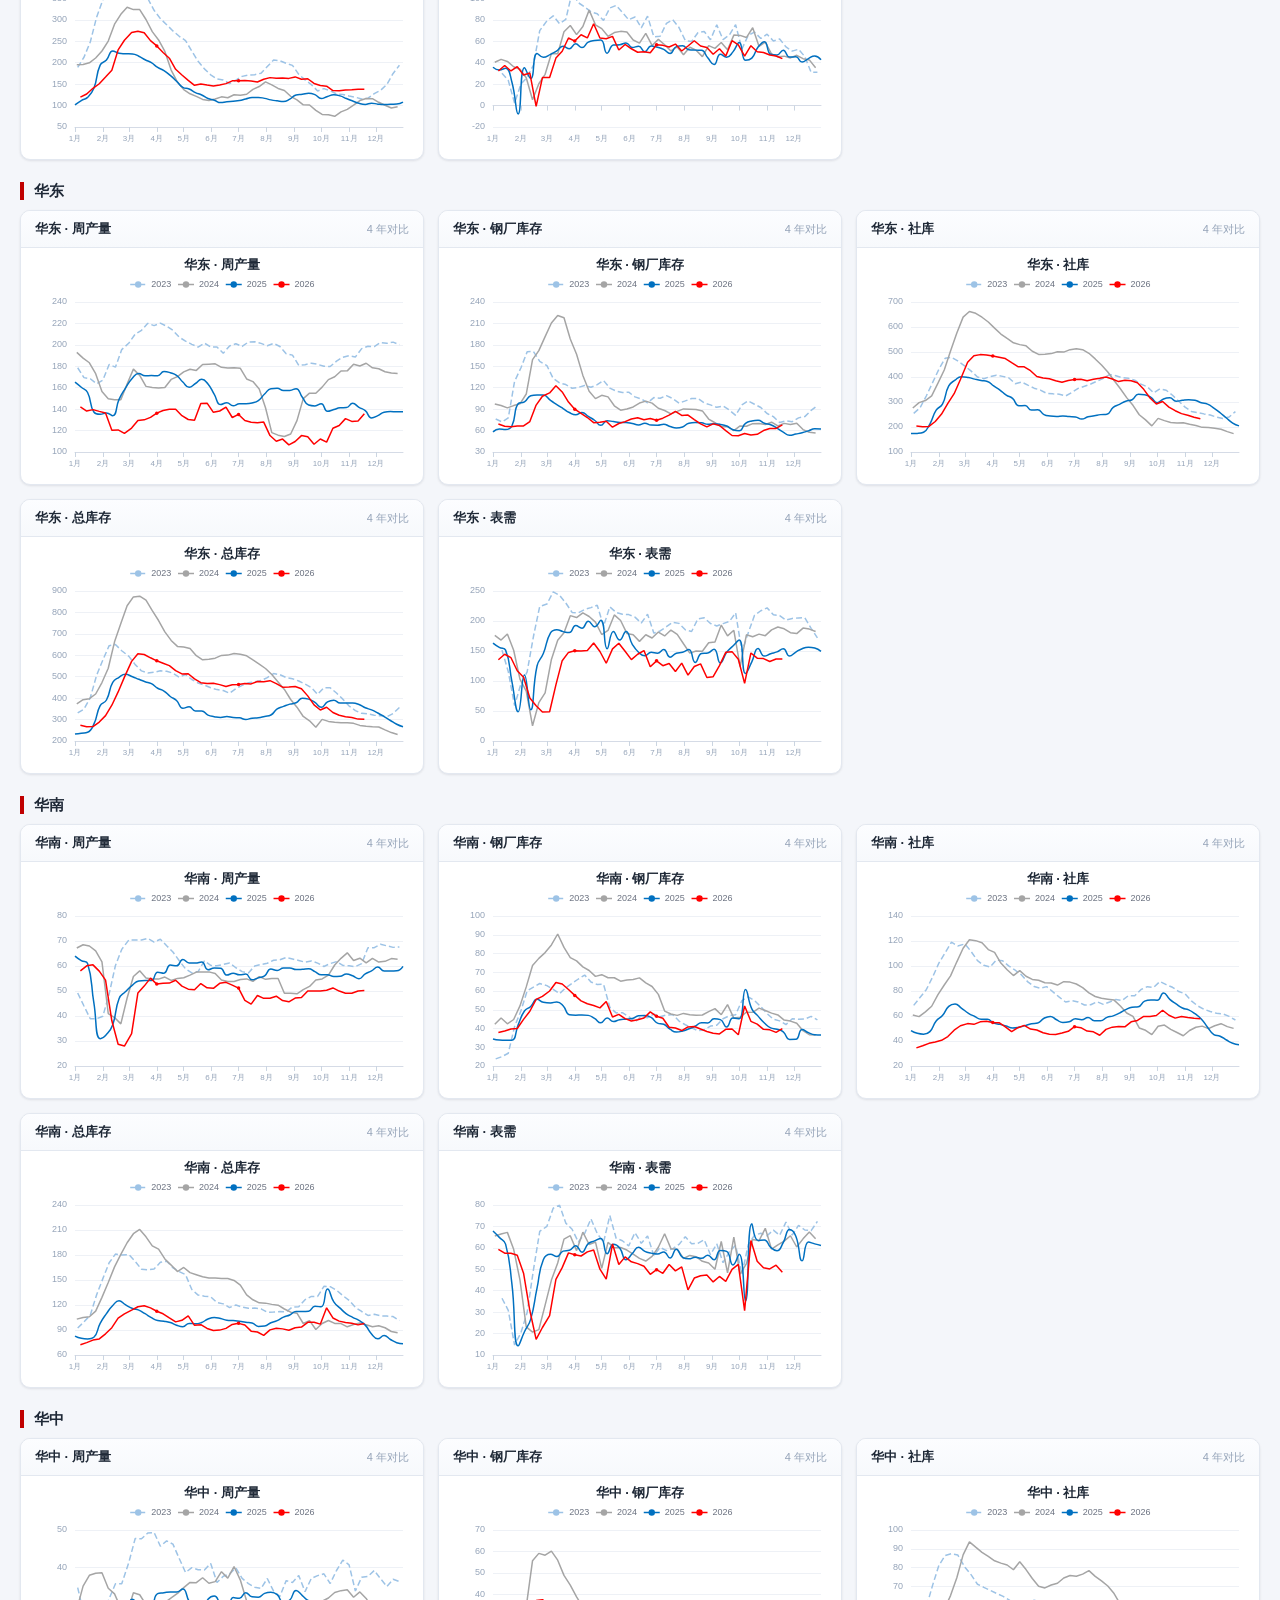
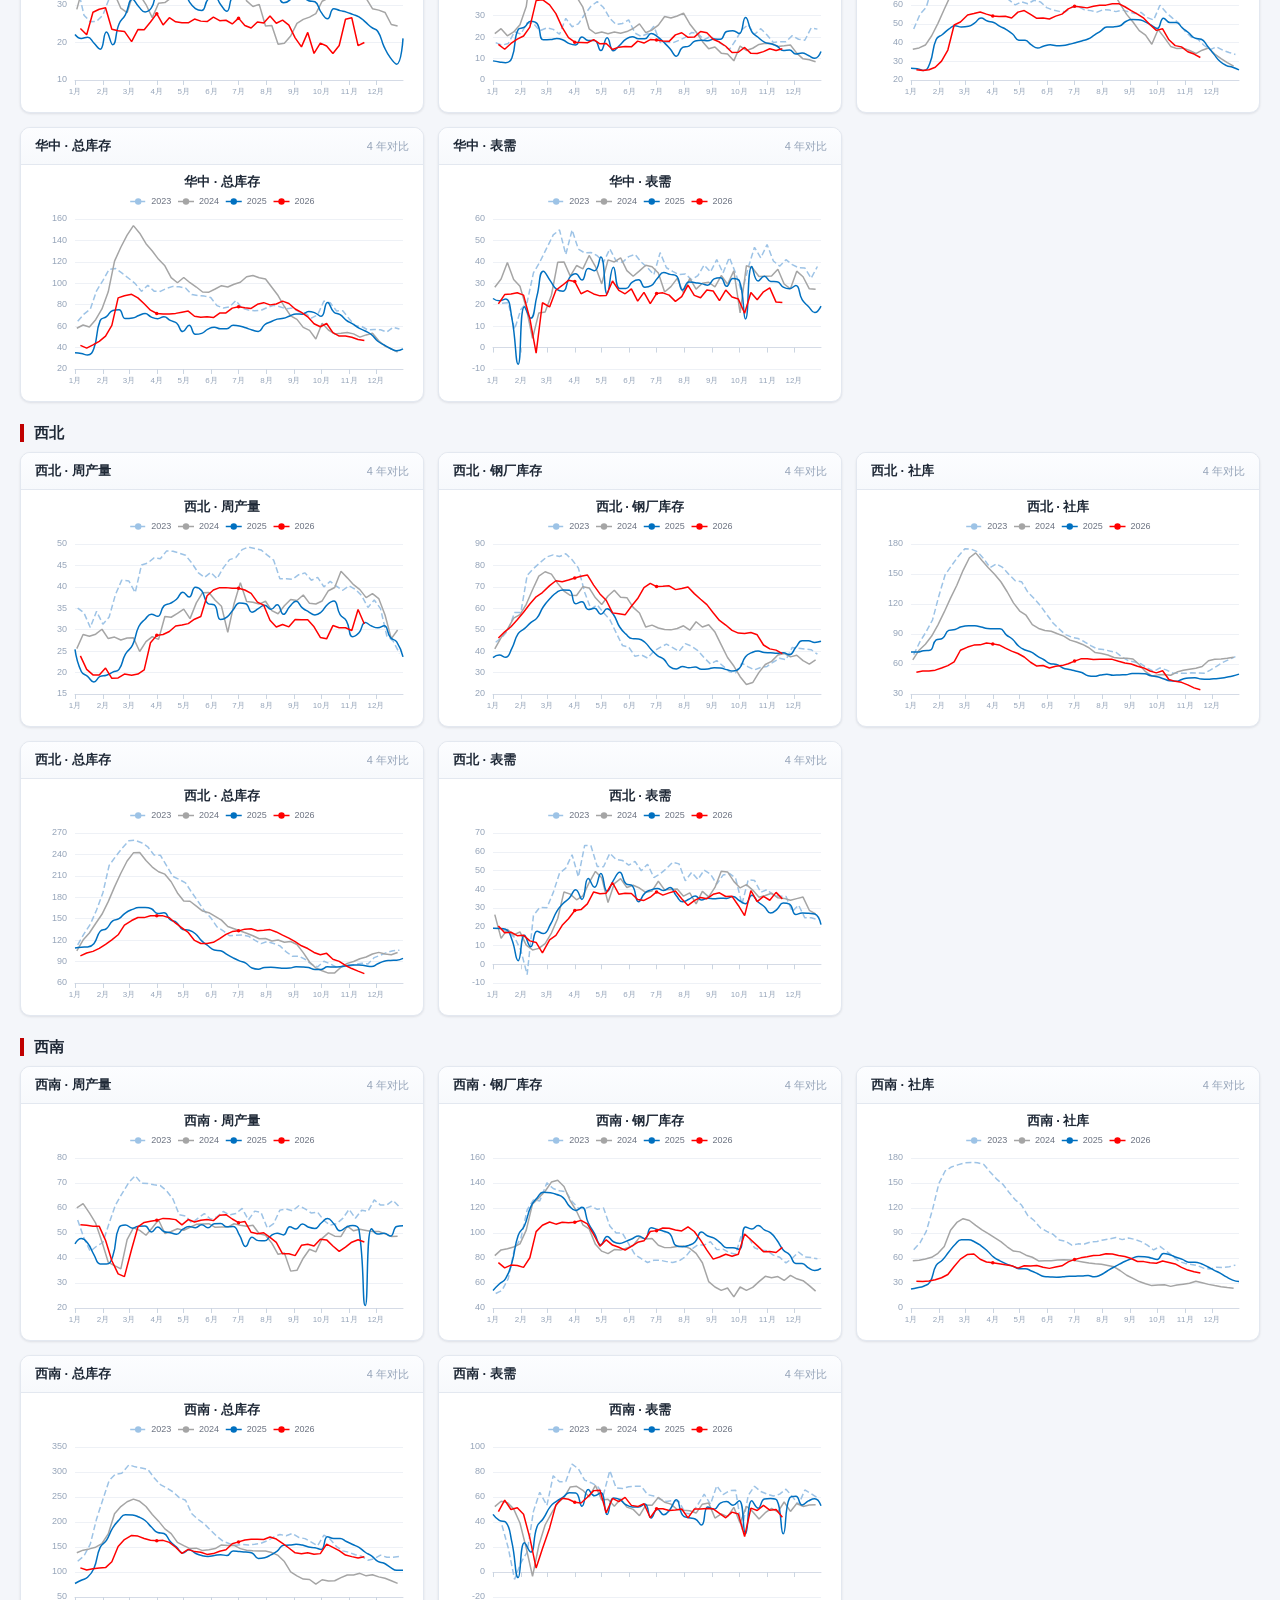
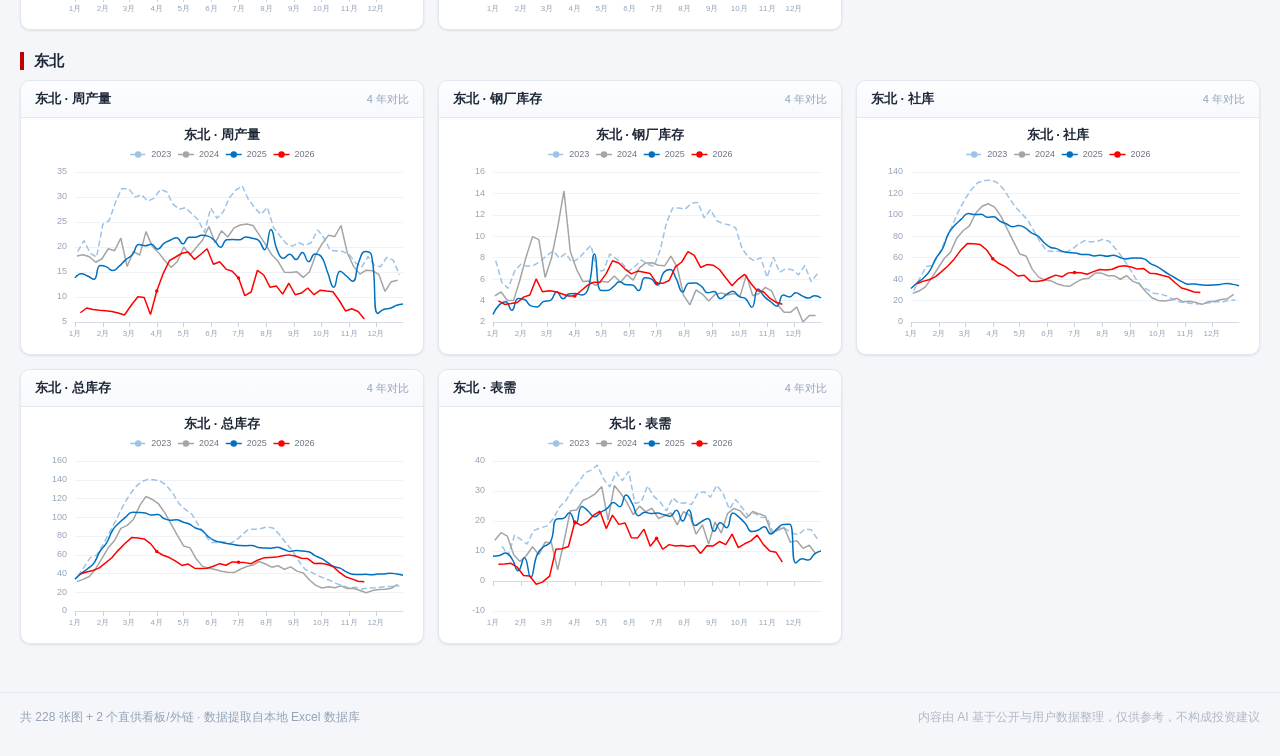
==== commit 8145b7a8: "data(biaowai): 表外/分品种更新至 2026-11-20" ====
--- a/index.html
+++ b/index.html
@@ -4,7 +4,7 @@
 <meta charset="UTF-8">
 <meta name="viewport" content="width=device-width, initial-scale=1.0">
 <title>钢材 季节性图谱</title>
-<link rel="stylesheet" href="assets/style.css?v=82">
+<link rel="stylesheet" href="assets/style.css?v=83">
 </head>
 <body>
 
@@ -36,7 +36,7 @@
 </footer>
 
 <script src="assets/vendor/echarts.min.js"></script>
-<script src="data/data.js?v=82"></script>
-<script src="assets/app.js?v=82"></script>
+<script src="data/data.js?v=83"></script>
+<script src="assets/app.js?v=83"></script>
 </body>
 </html>
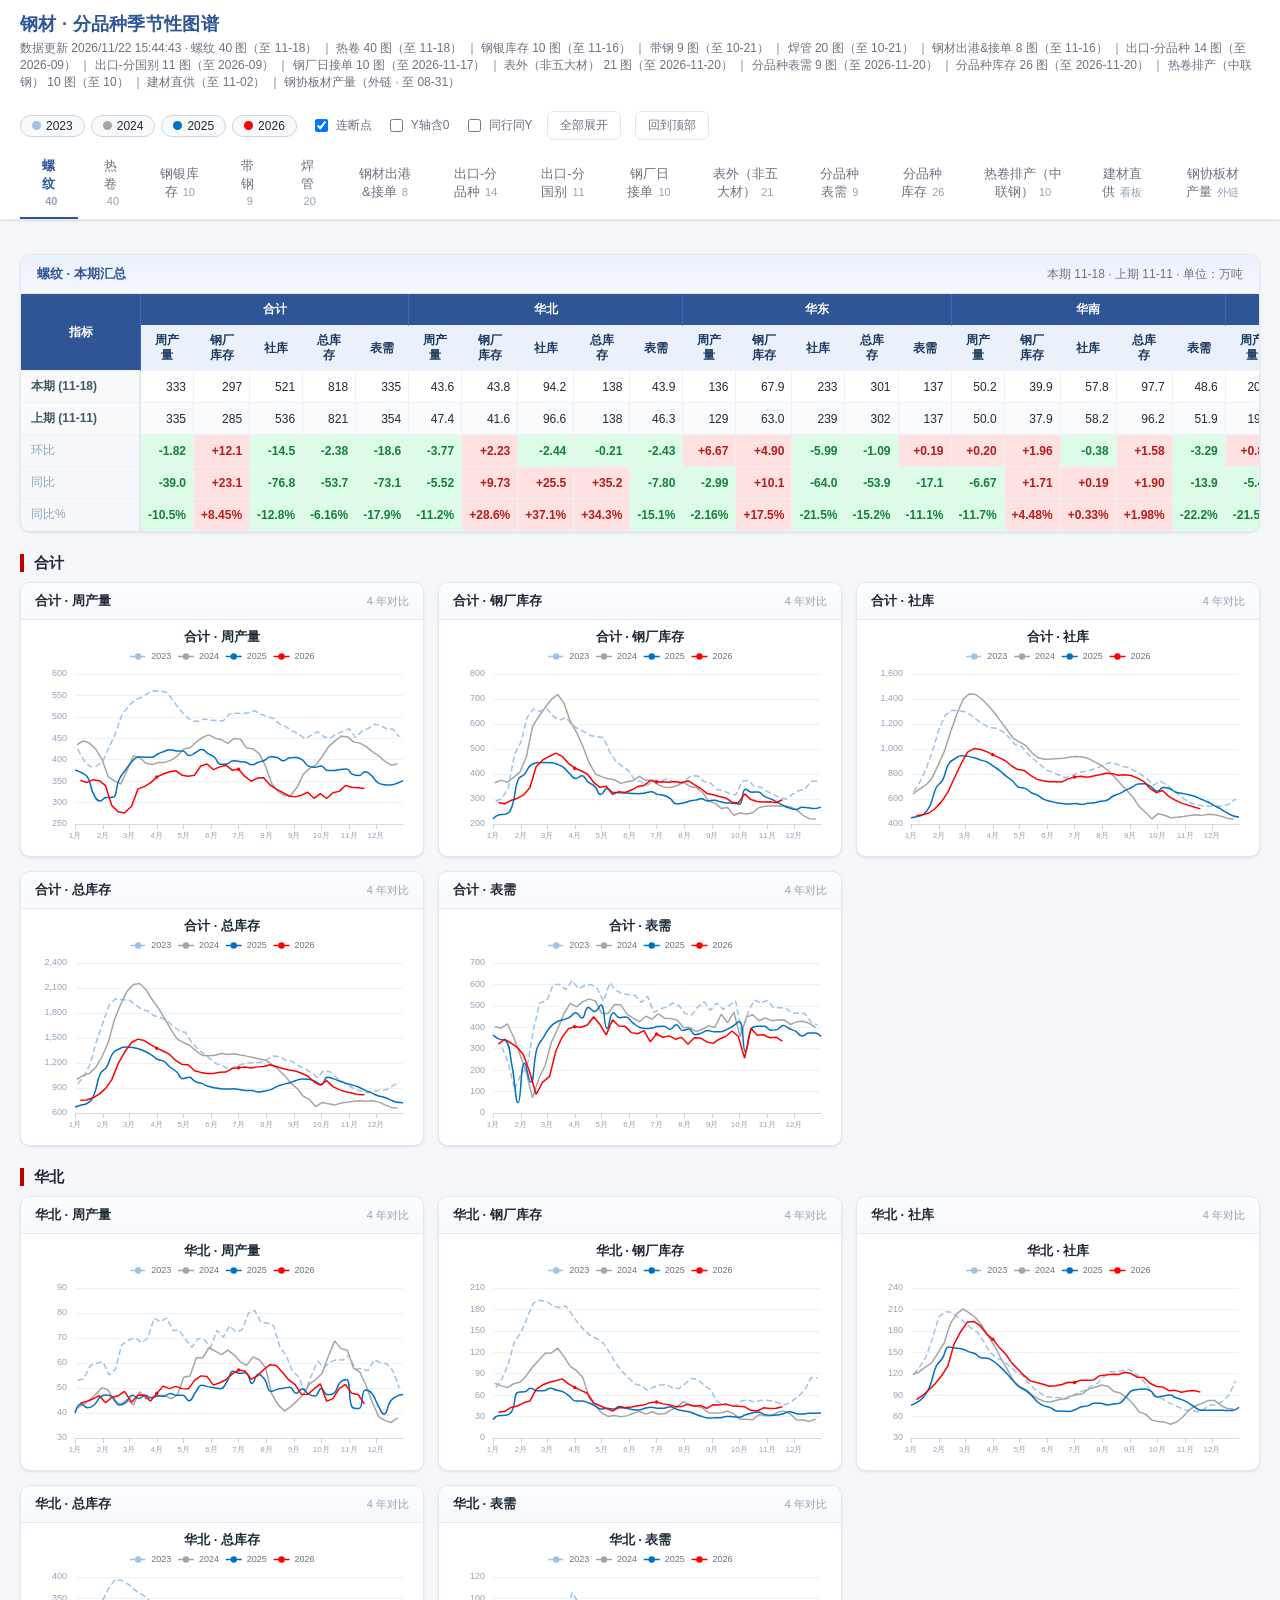
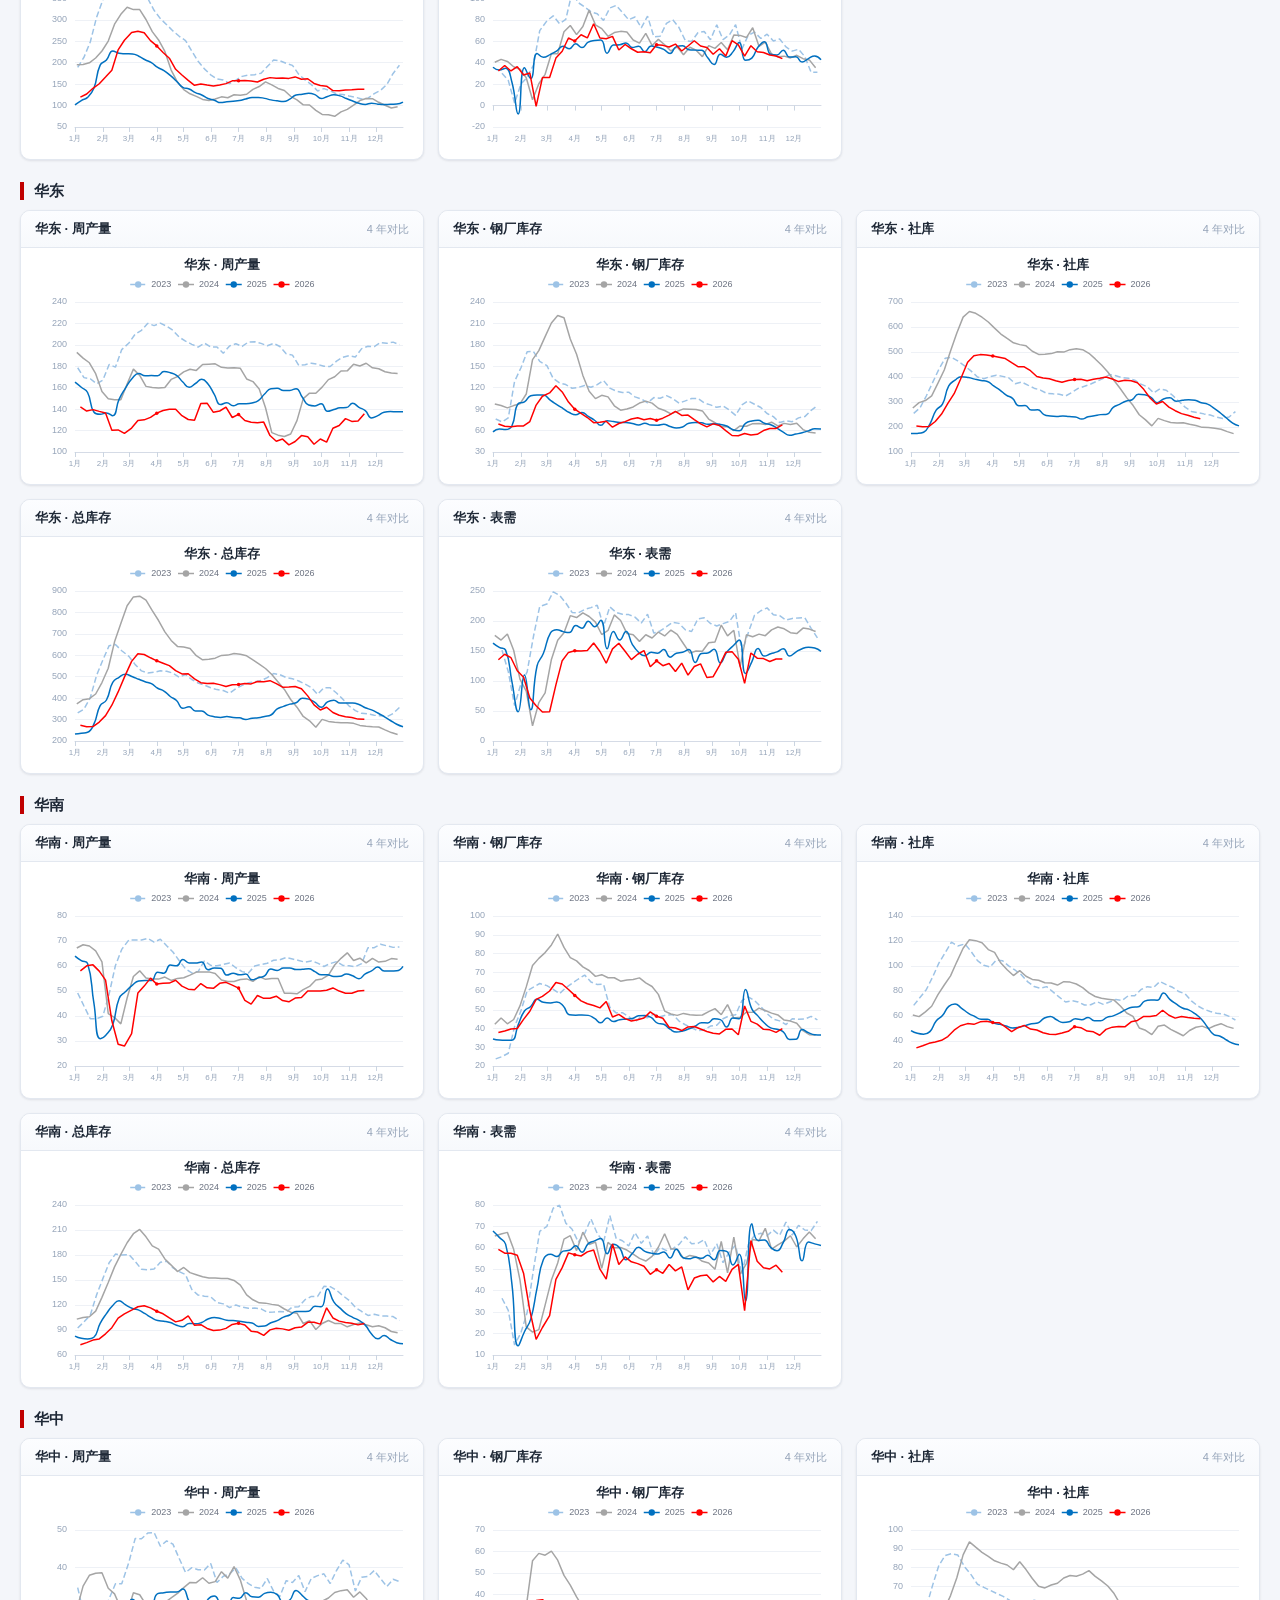
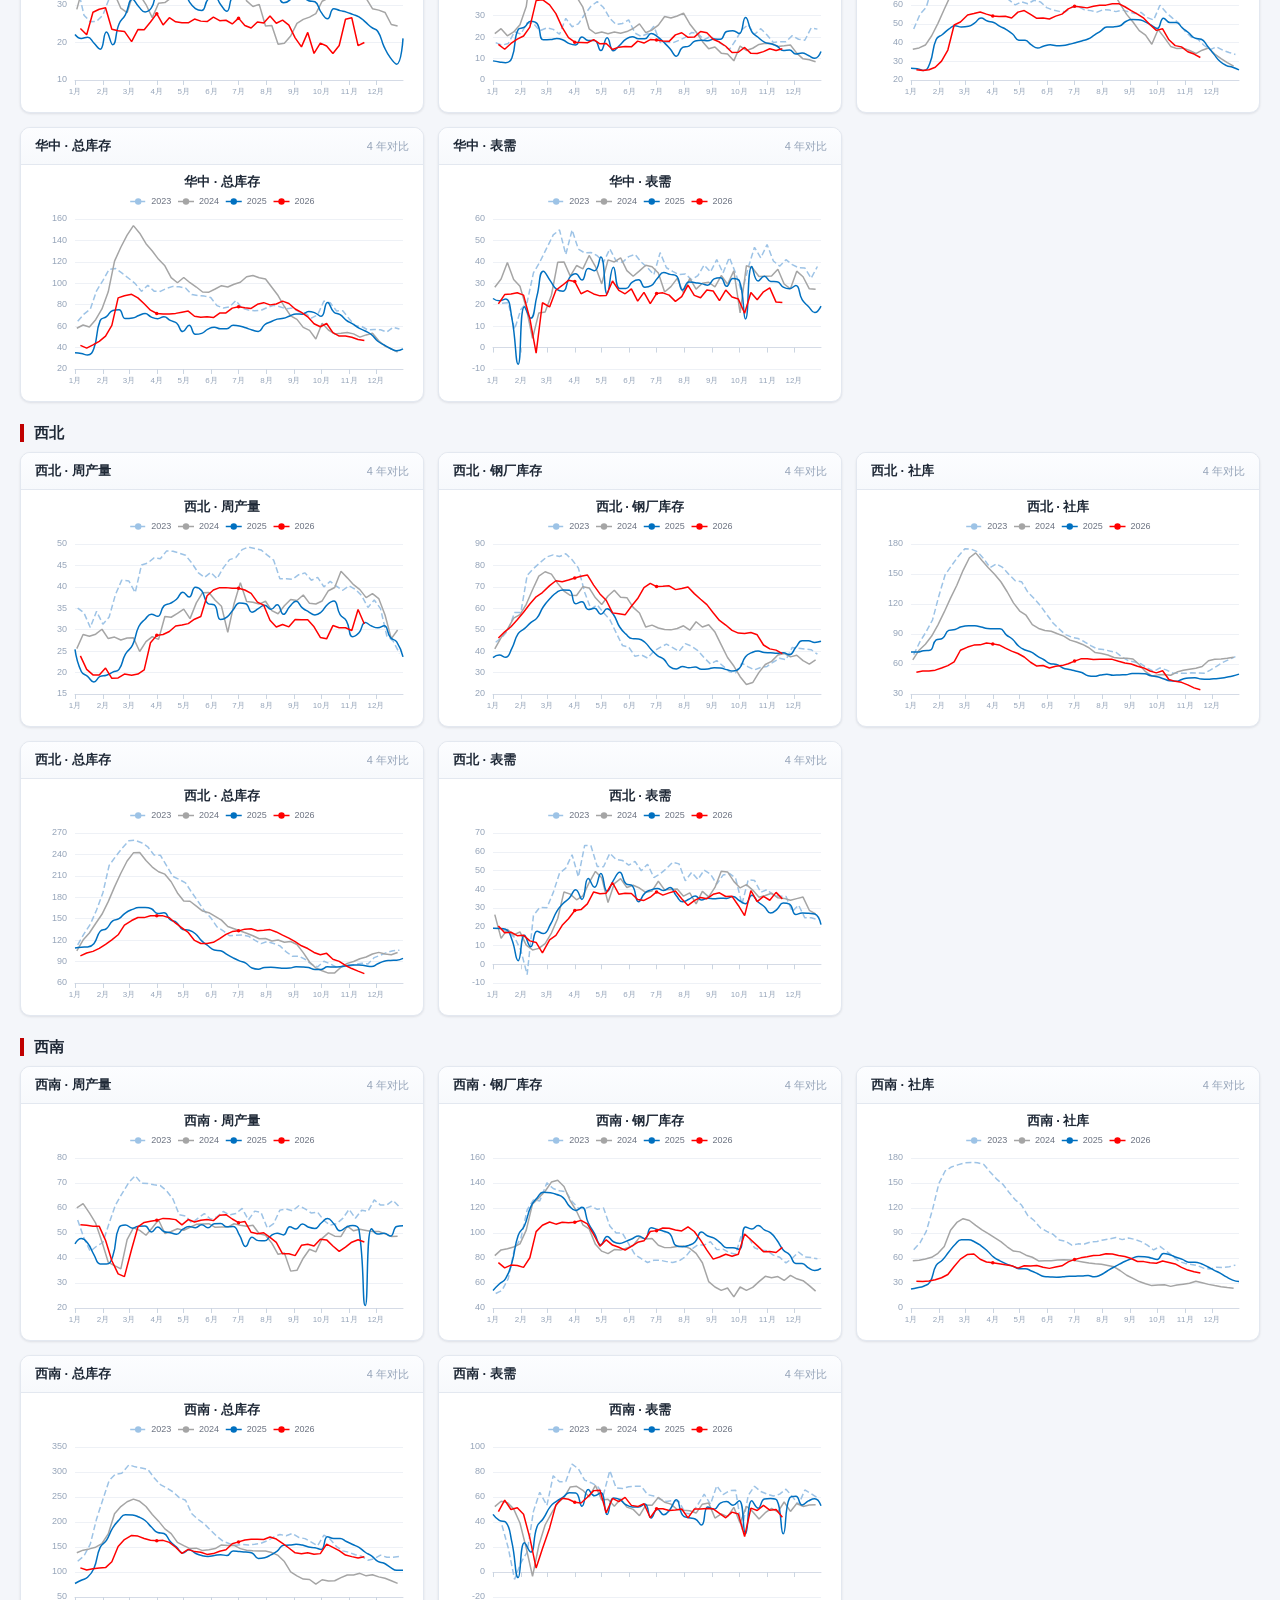
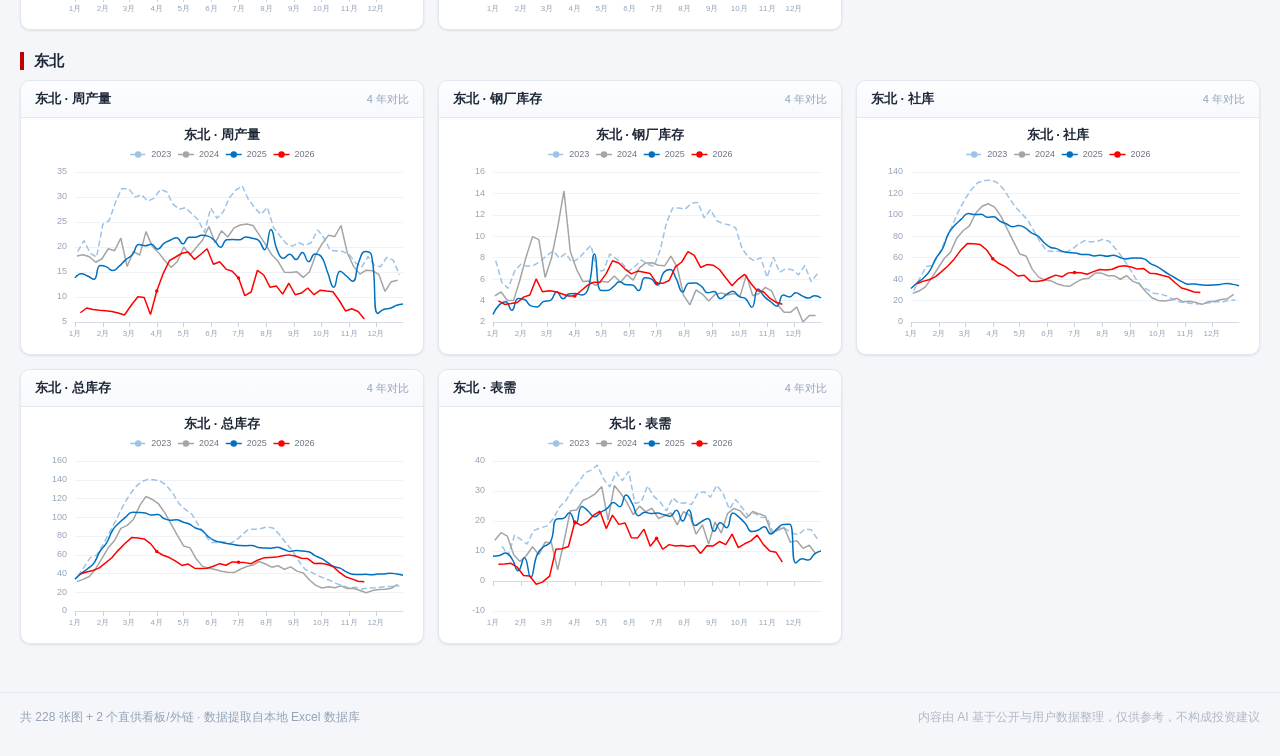
==== commit 31184c99: "data(mill_order): 钢厂日接单更新 (2026-11-17) v84" ====
--- a/index.html
+++ b/index.html
@@ -4,7 +4,7 @@
 <meta charset="UTF-8">
 <meta name="viewport" content="width=device-width, initial-scale=1.0">
 <title>钢材 季节性图谱</title>
-<link rel="stylesheet" href="assets/style.css?v=83">
+<link rel="stylesheet" href="assets/style.css?v=84">
 </head>
 <body>
 
@@ -36,7 +36,7 @@
 </footer>
 
 <script src="assets/vendor/echarts.min.js"></script>
-<script src="data/data.js?v=83"></script>
-<script src="assets/app.js?v=83"></script>
+<script src="data/data.js?v=84"></script>
+<script src="assets/app.js?v=84"></script>
 </body>
 </html>
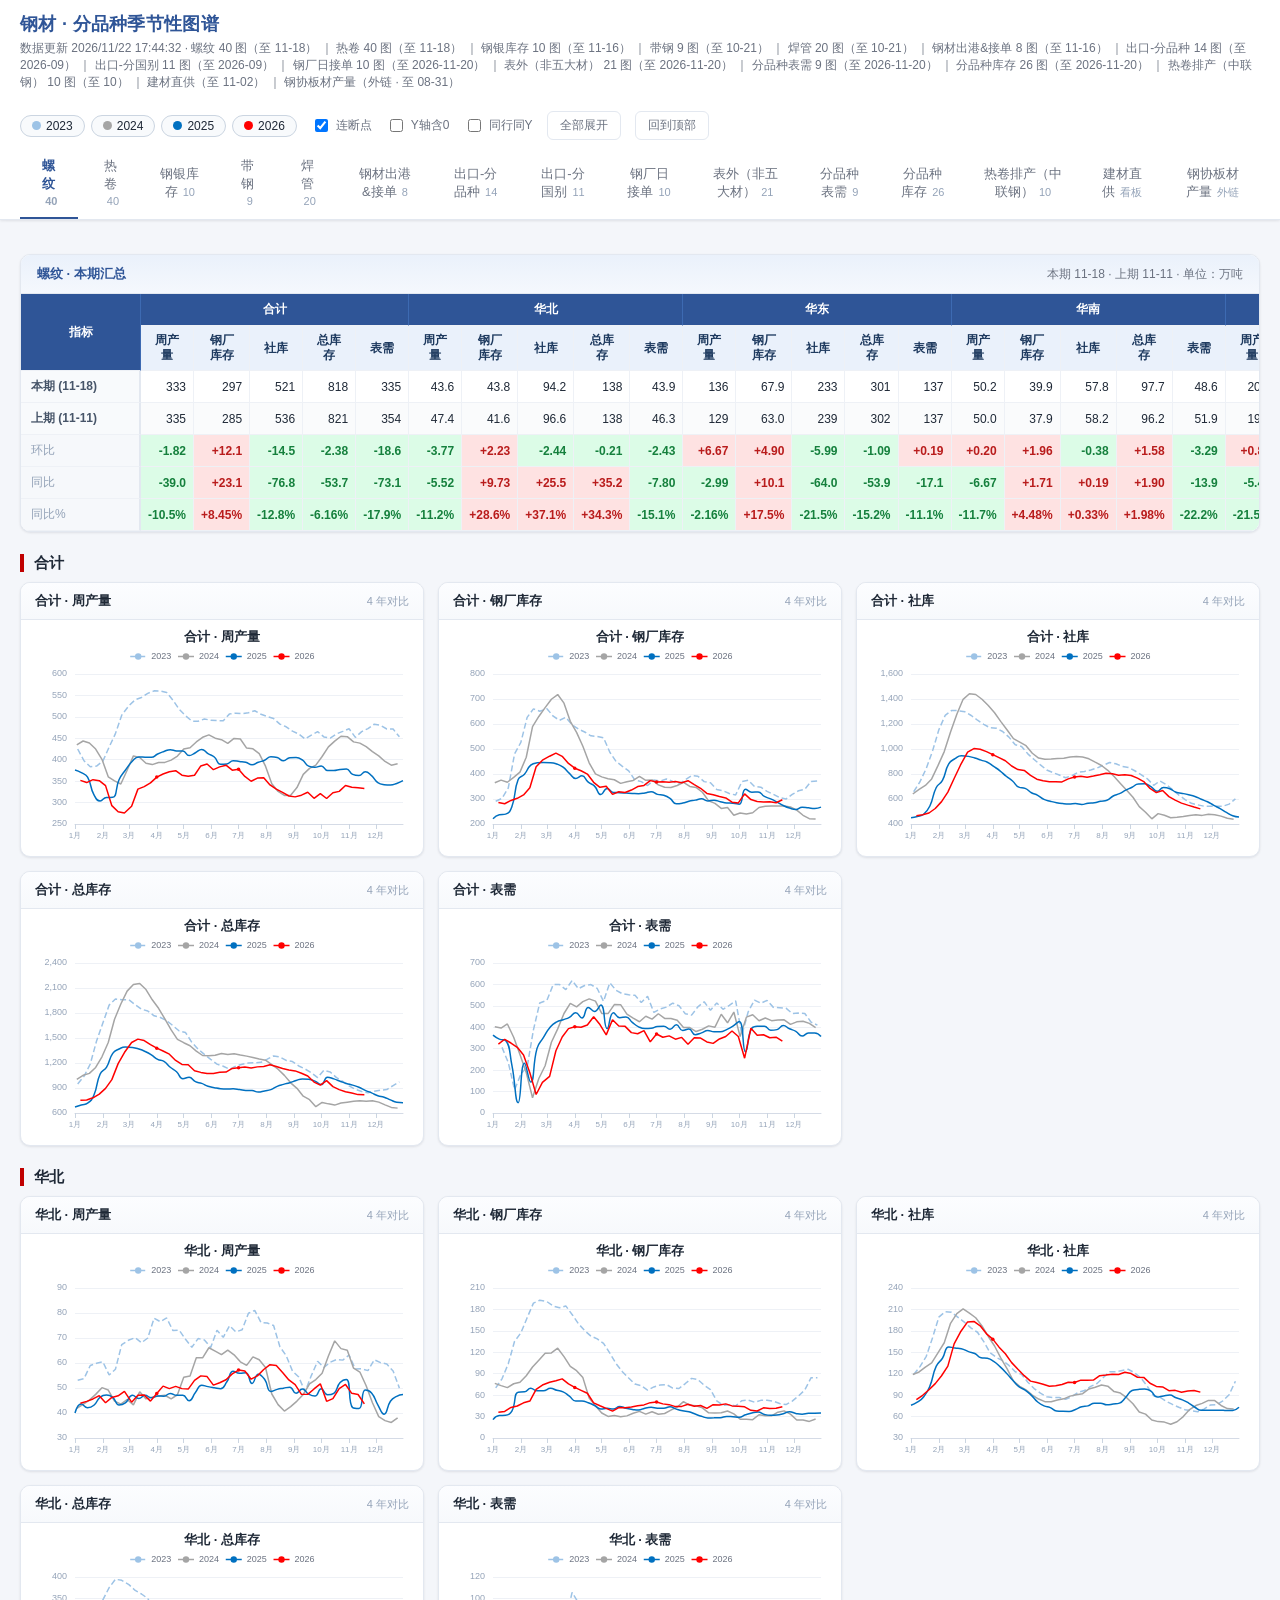
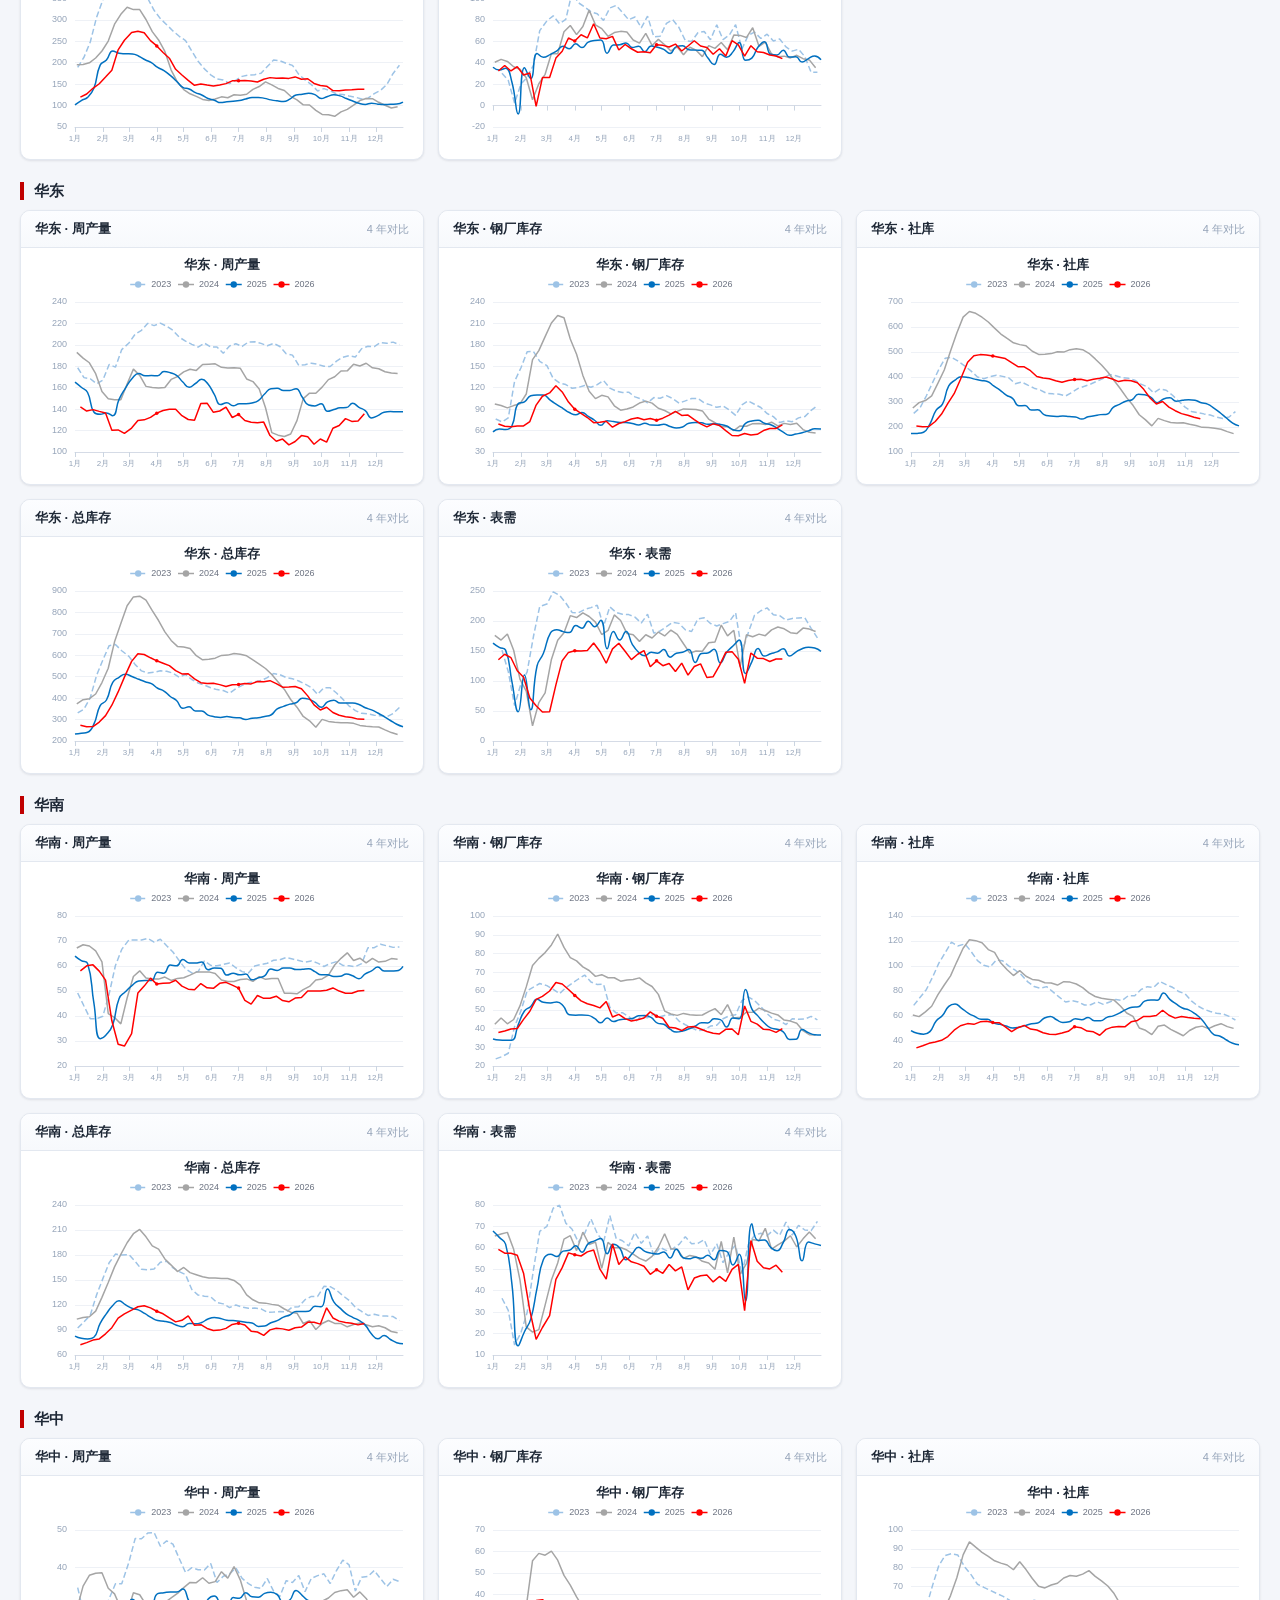
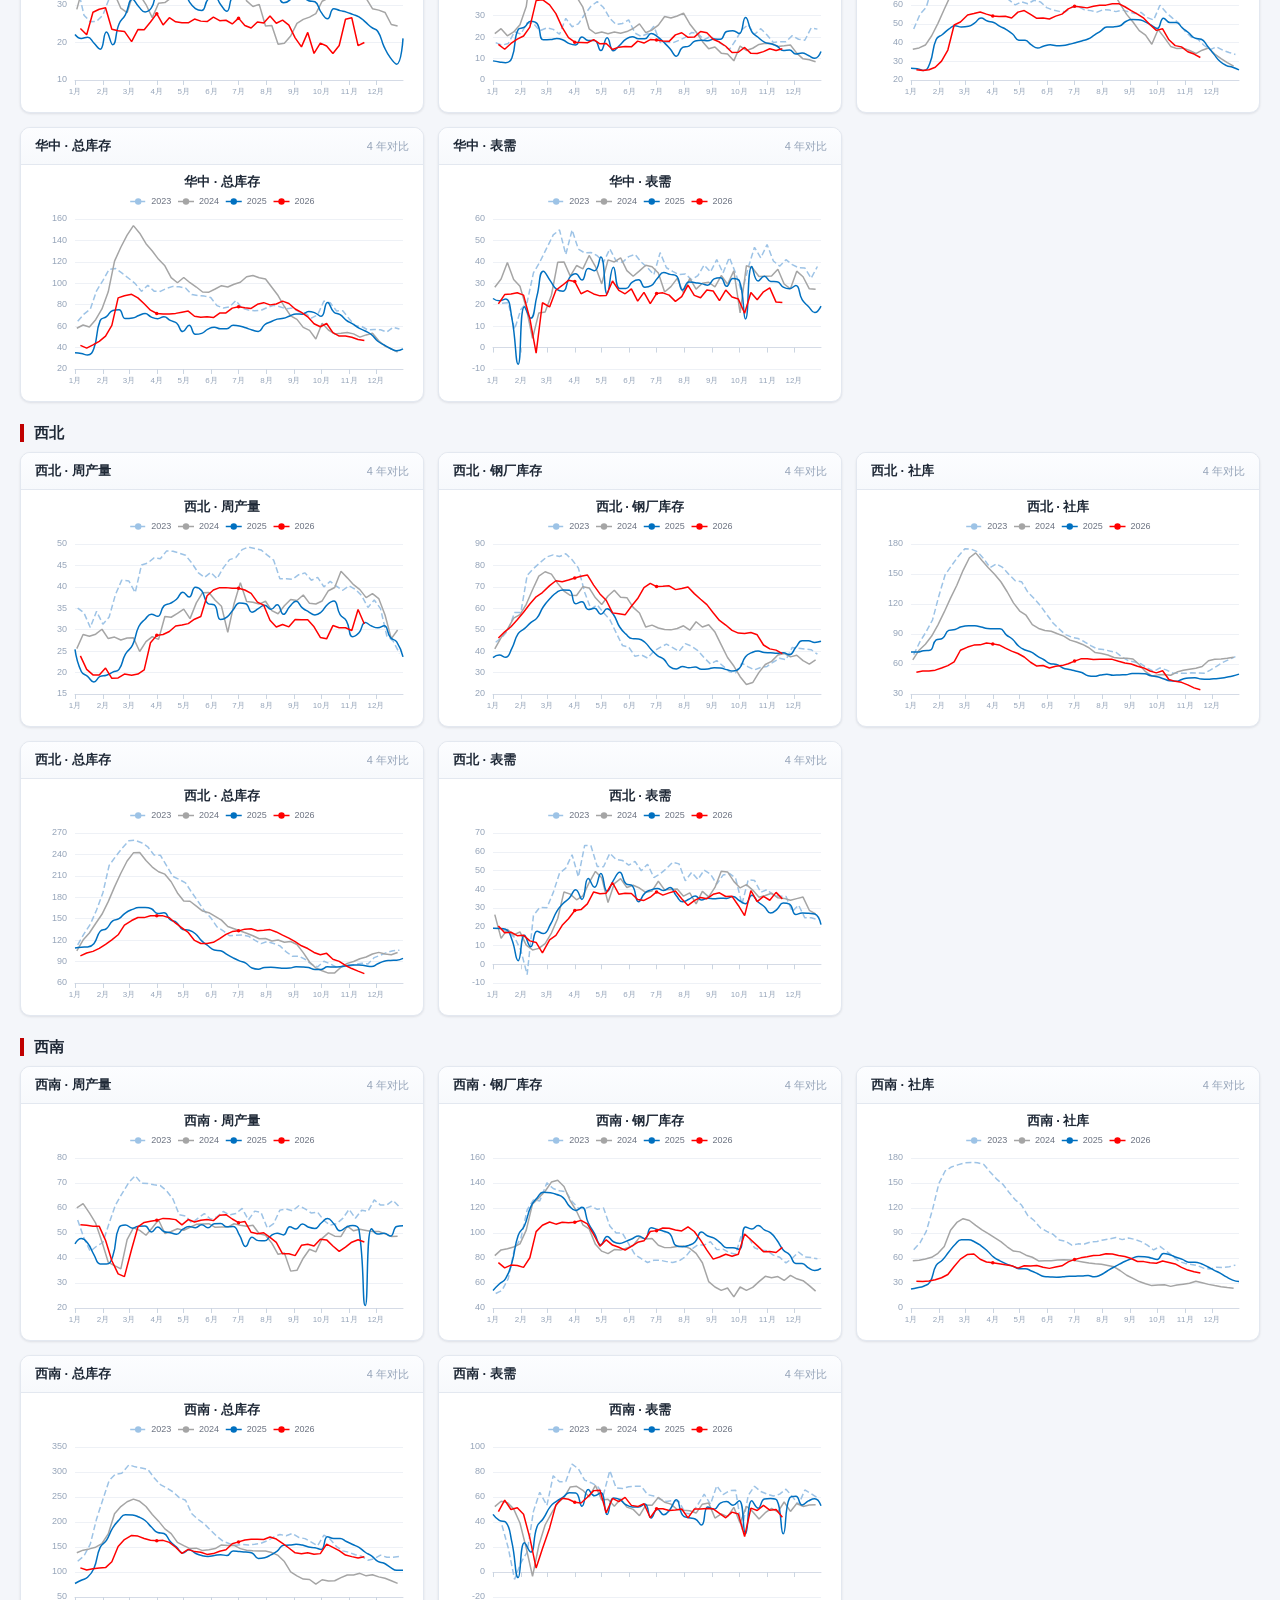
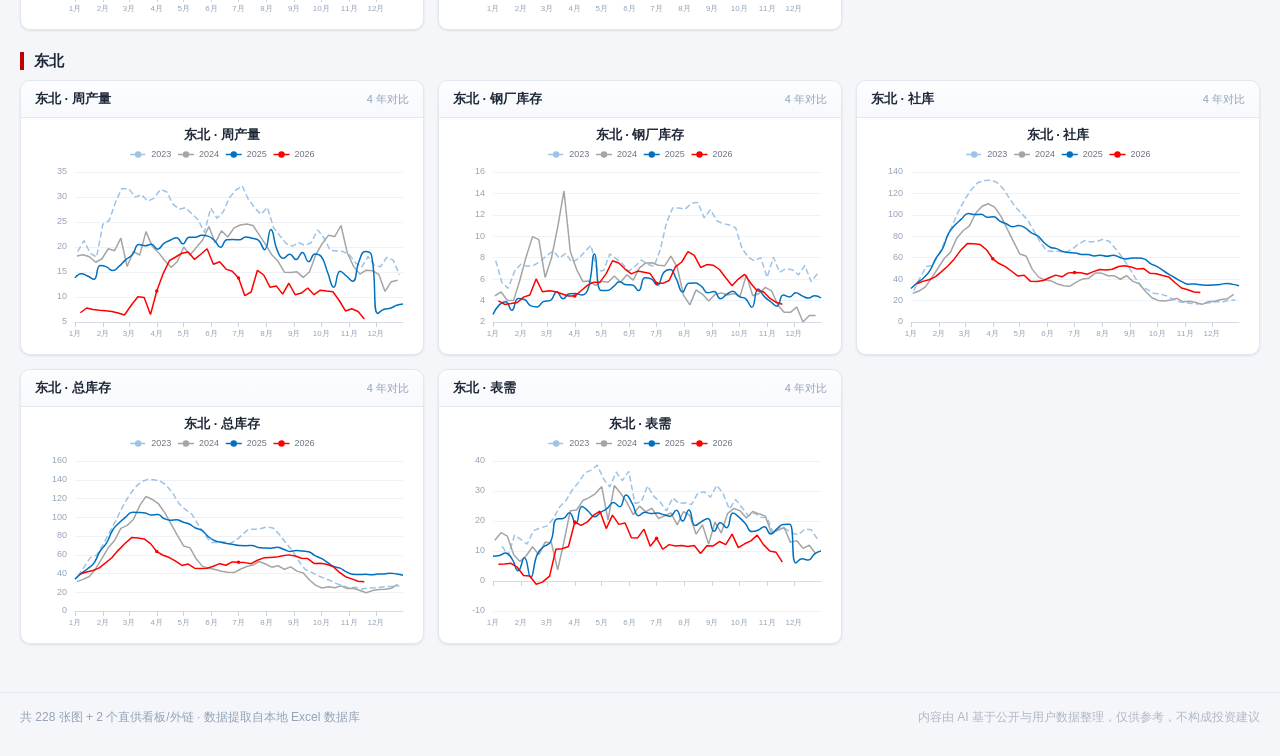
==== commit 2f256a11: "data(mill_order): 钢厂日接单更新 (2026-11-20) v85" ====
--- a/index.html
+++ b/index.html
@@ -4,7 +4,7 @@
 <meta charset="UTF-8">
 <meta name="viewport" content="width=device-width, initial-scale=1.0">
 <title>钢材 季节性图谱</title>
-<link rel="stylesheet" href="assets/style.css?v=84">
+<link rel="stylesheet" href="assets/style.css?v=85">
 </head>
 <body>
 
@@ -36,7 +36,7 @@
 </footer>
 
 <script src="assets/vendor/echarts.min.js"></script>
-<script src="data/data.js?v=84"></script>
-<script src="assets/app.js?v=84"></script>
+<script src="data/data.js?v=85"></script>
+<script src="assets/app.js?v=85"></script>
 </body>
 </html>
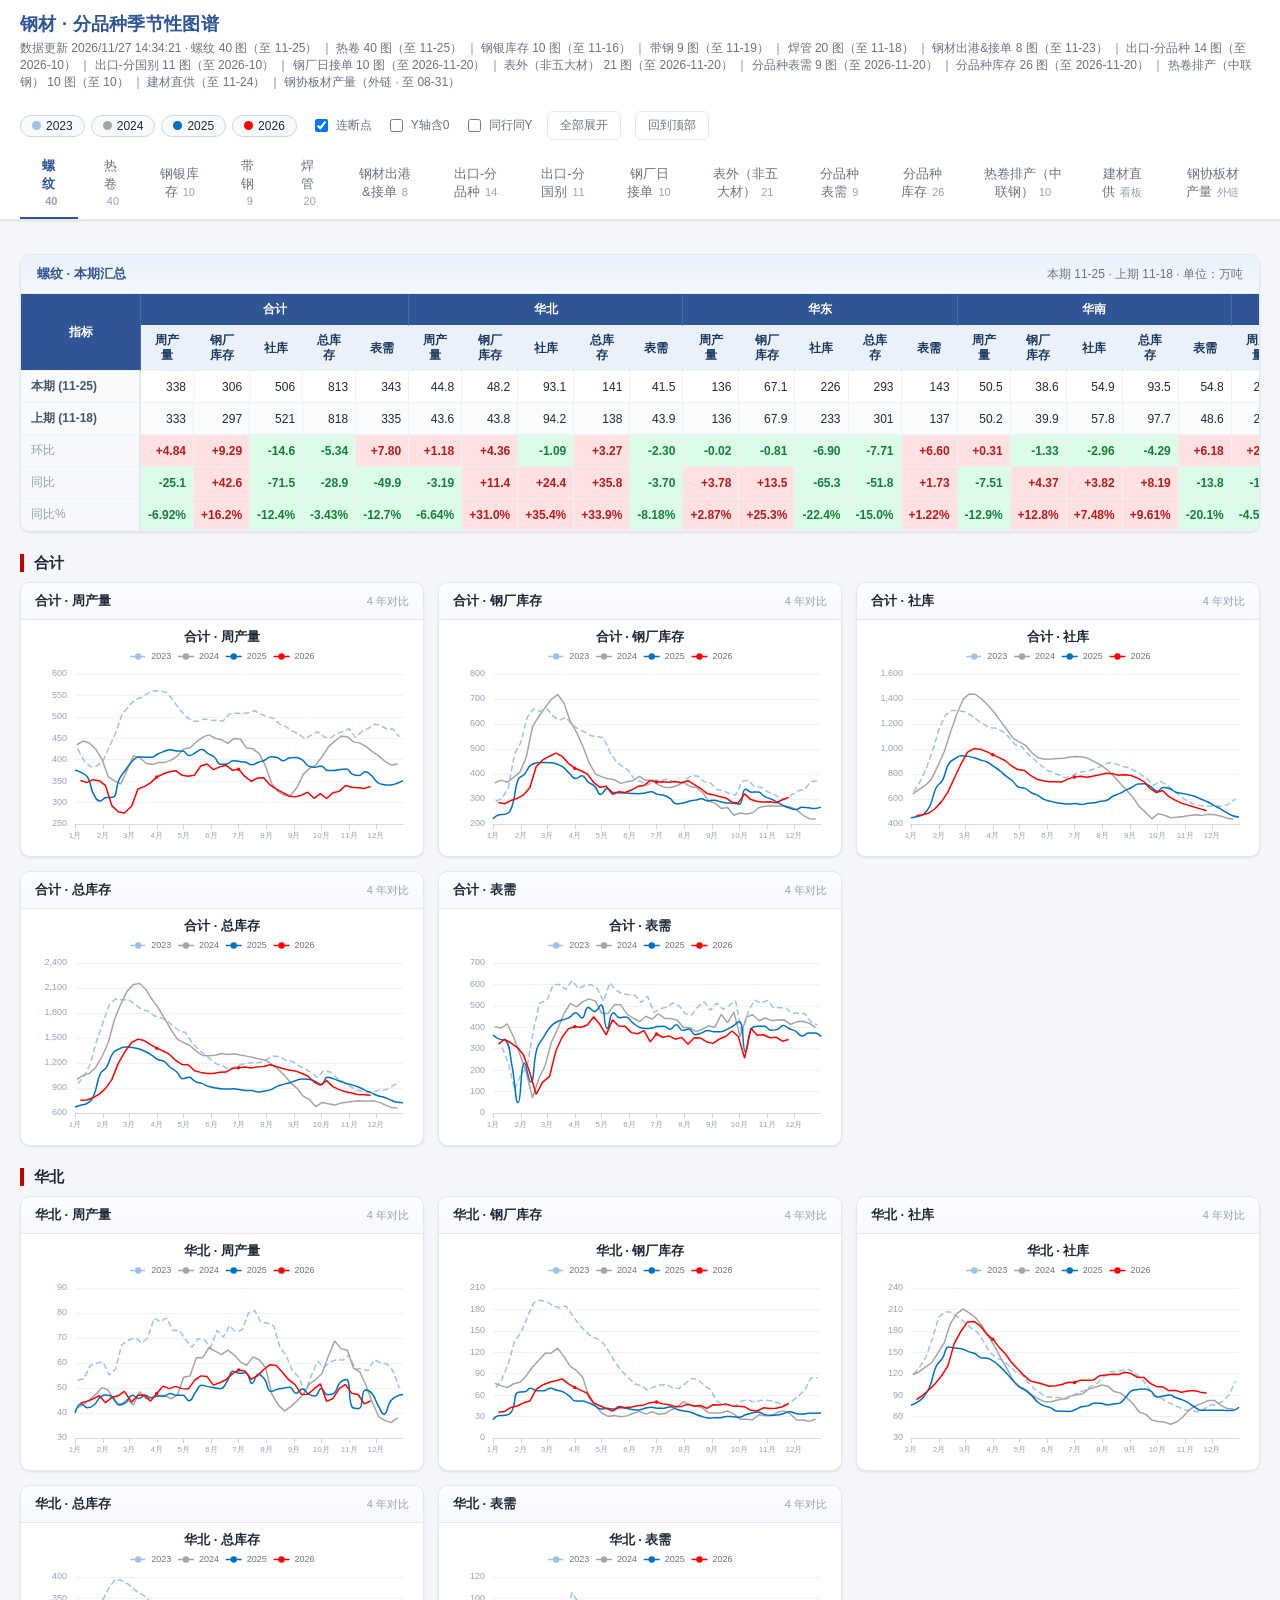
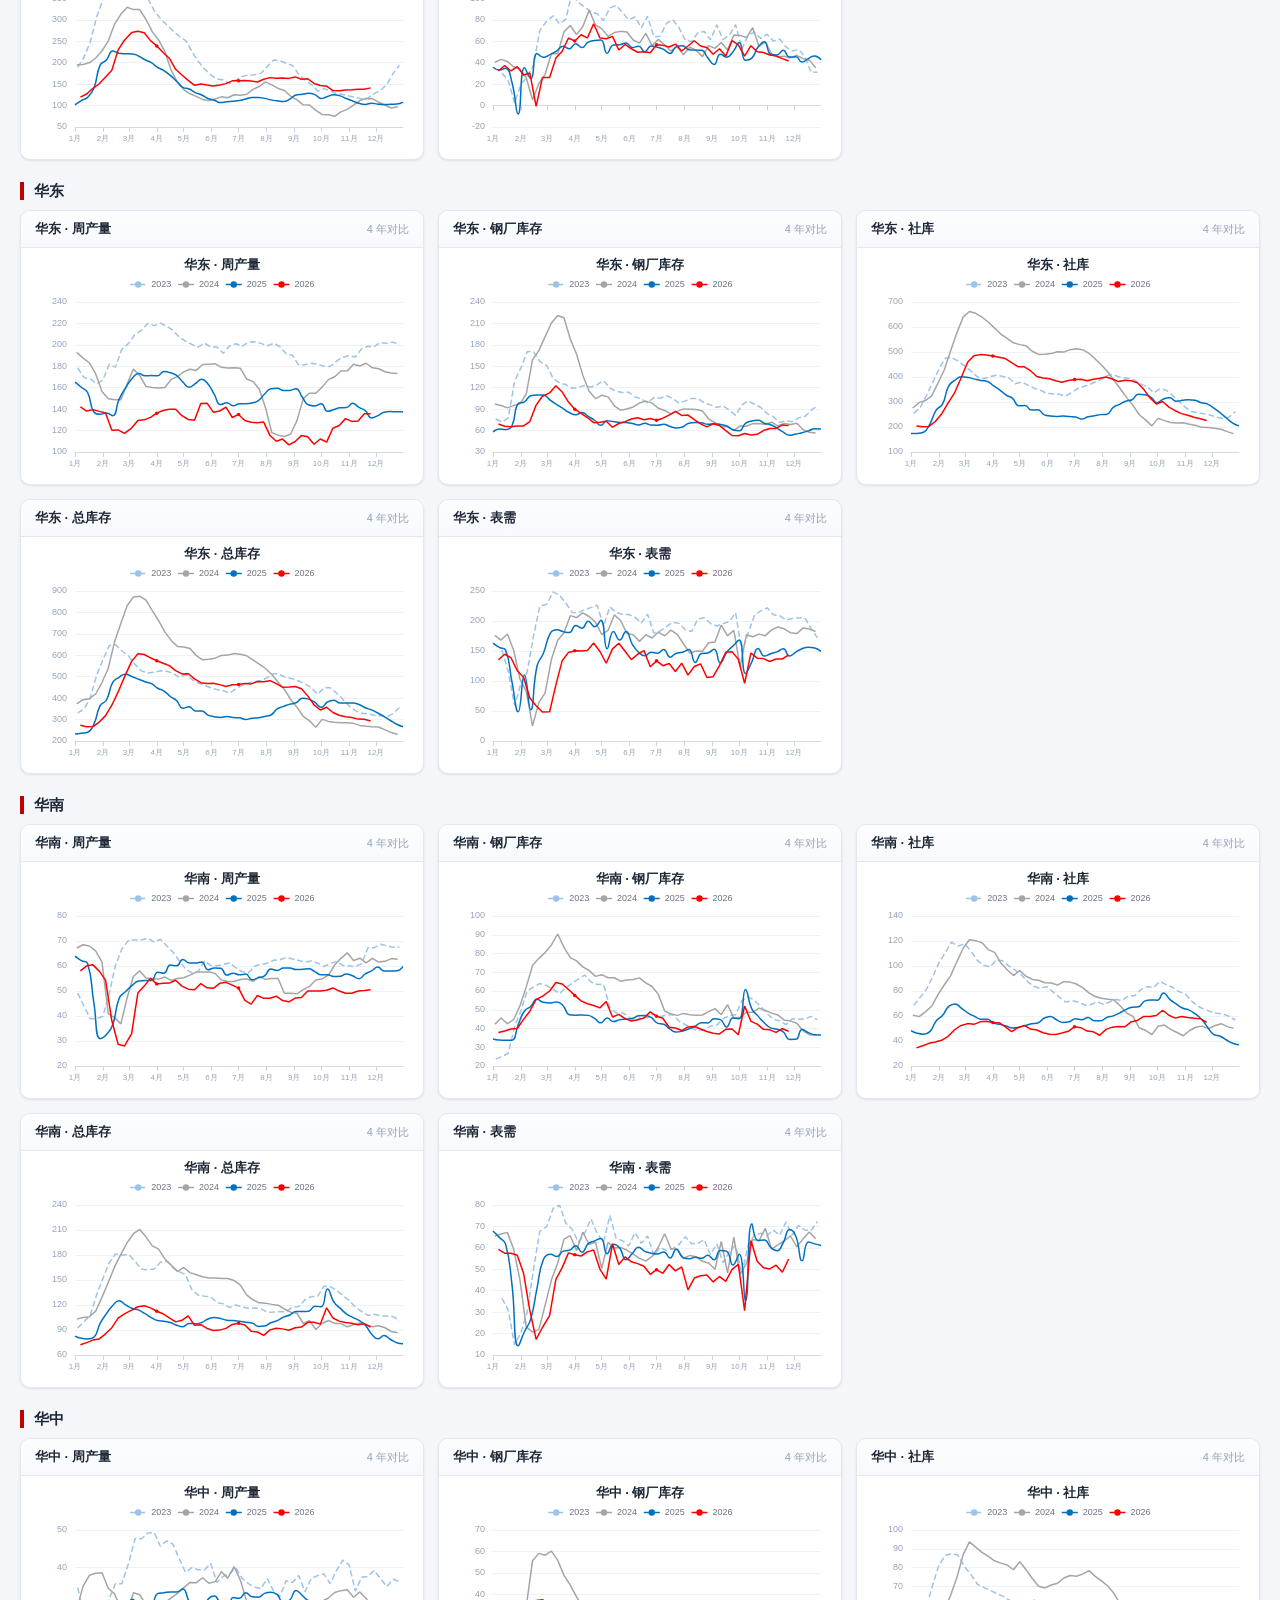
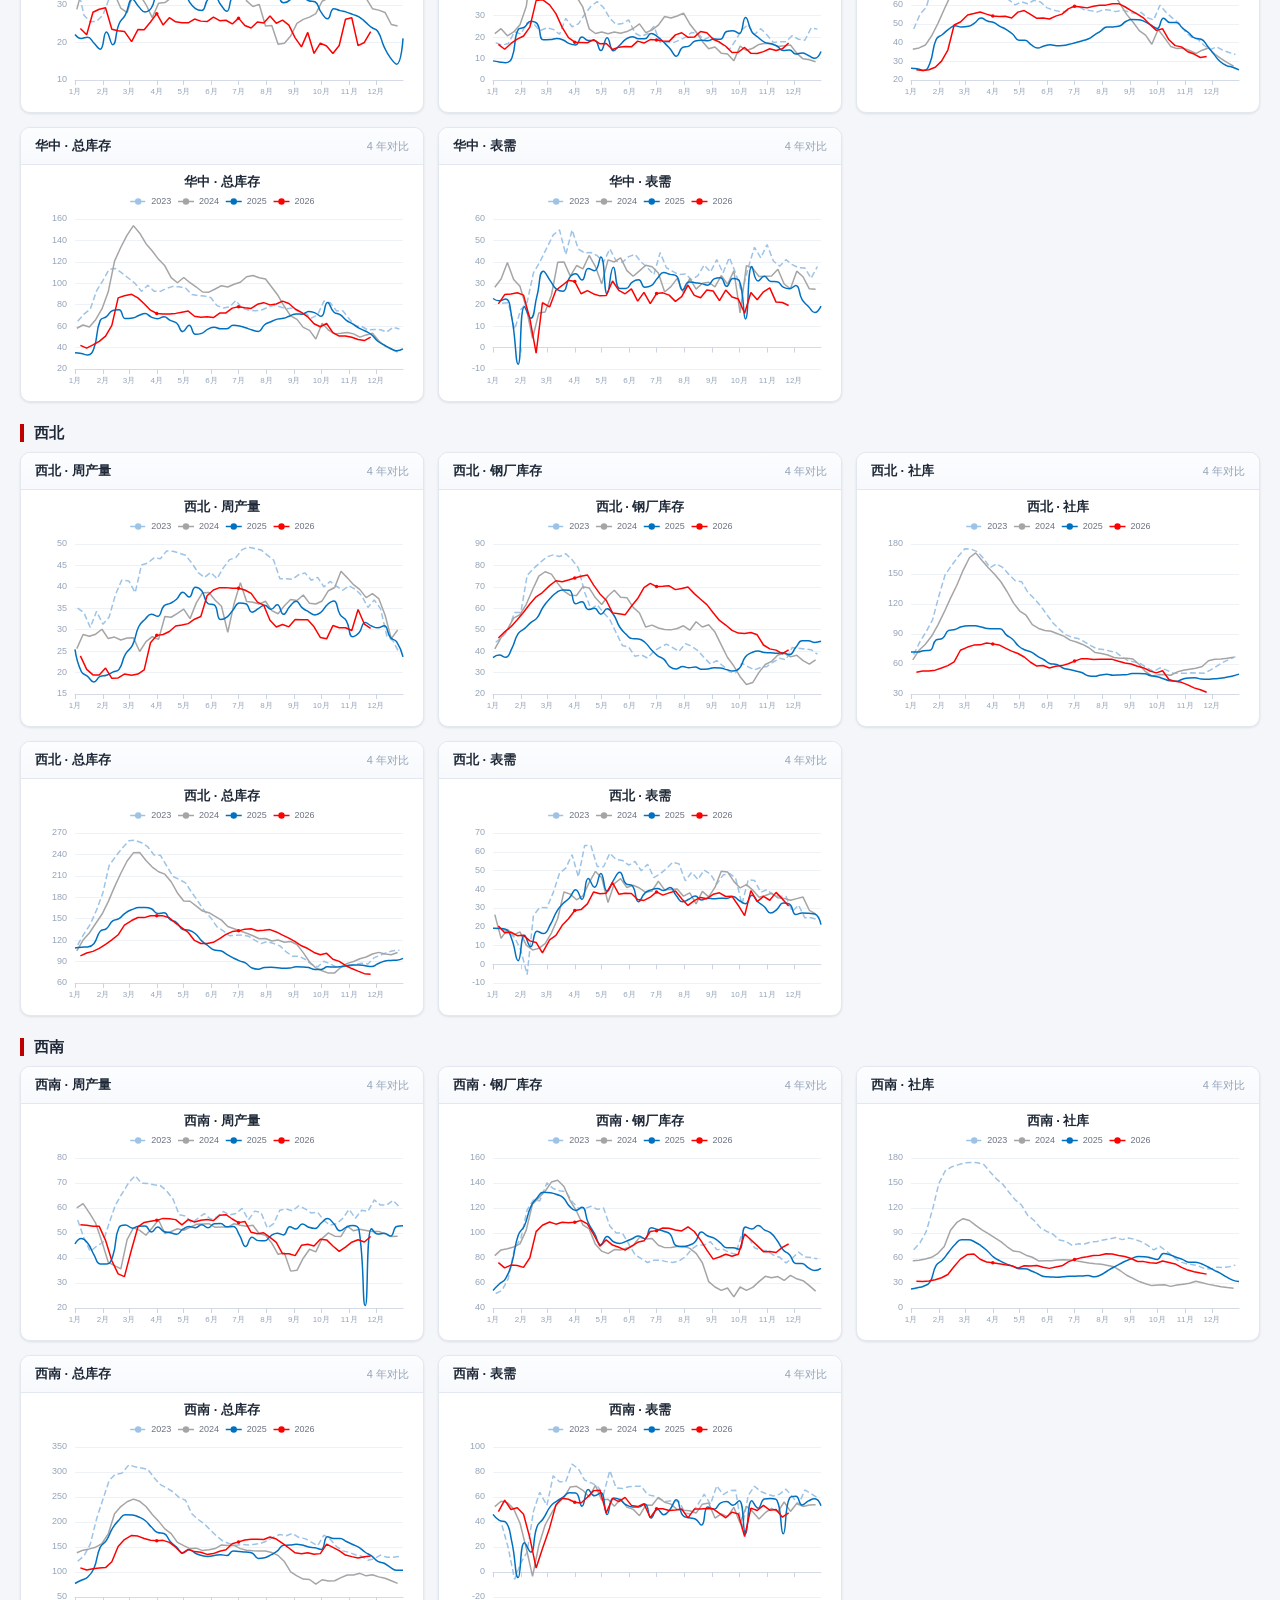
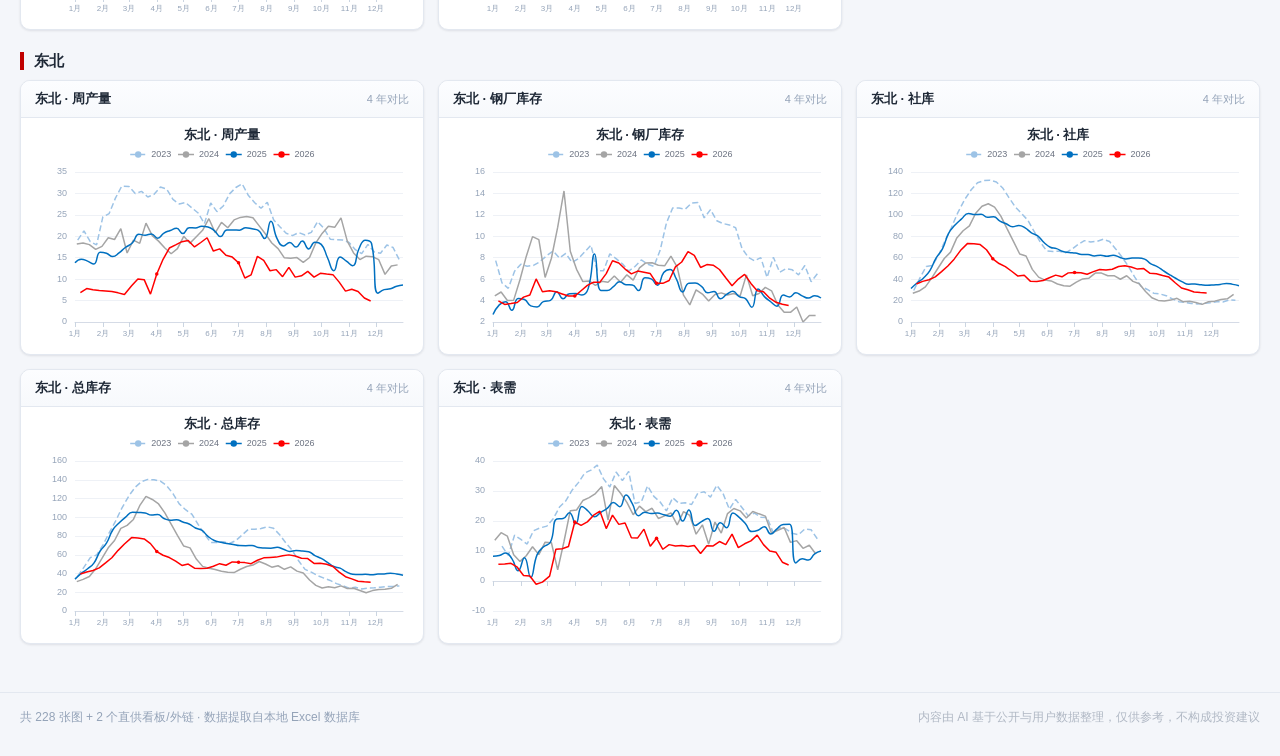
==== commit a00e71b3: "data: 卷螺大样本周更 (2026-11-25)" ====
--- a/index.html
+++ b/index.html
@@ -4,7 +4,7 @@
 <meta charset="UTF-8">
 <meta name="viewport" content="width=device-width, initial-scale=1.0">
 <title>钢材 季节性图谱</title>
-<link rel="stylesheet" href="assets/style.css?v=85">
+<link rel="stylesheet" href="assets/style.css?v=86">
 </head>
 <body>
 
@@ -36,7 +36,7 @@
 </footer>
 
 <script src="assets/vendor/echarts.min.js"></script>
-<script src="data/data.js?v=85"></script>
-<script src="assets/app.js?v=85"></script>
+<script src="data/data.js?v=86"></script>
+<script src="assets/app.js?v=86"></script>
 </body>
 </html>
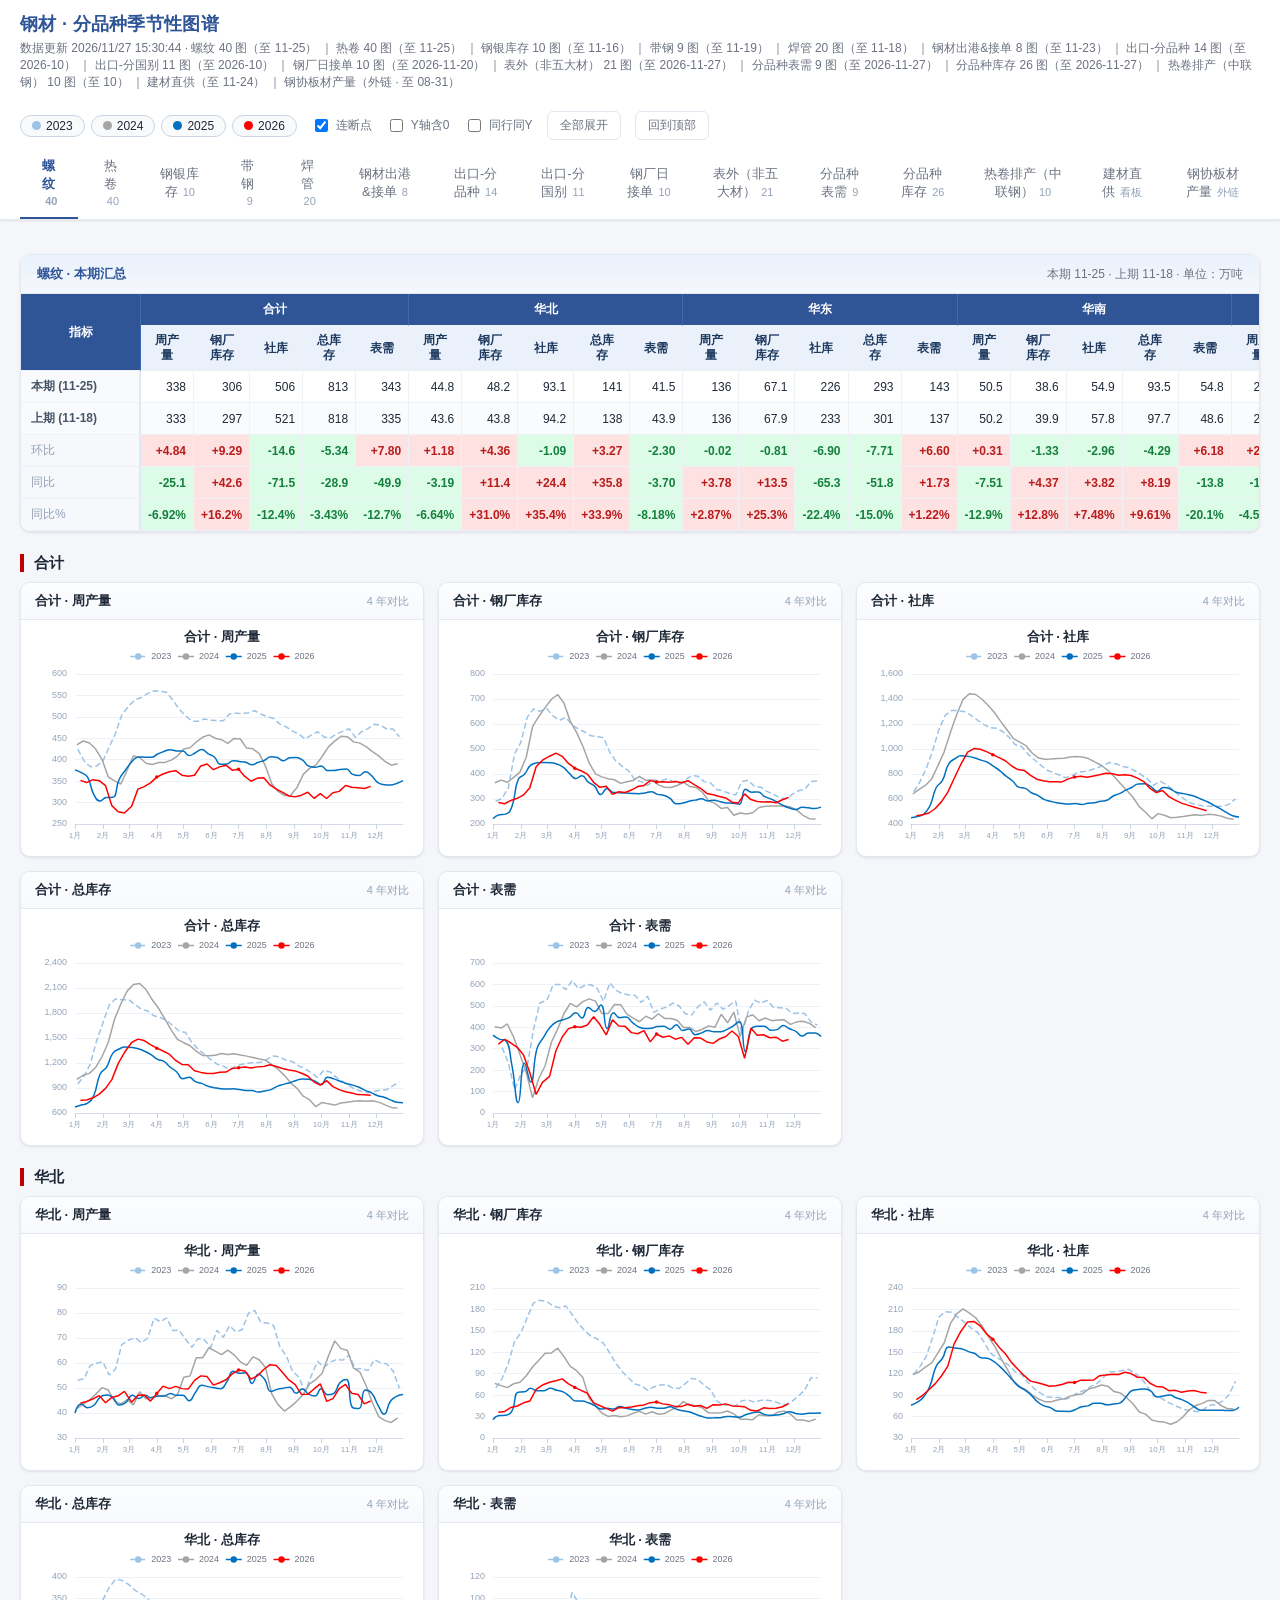
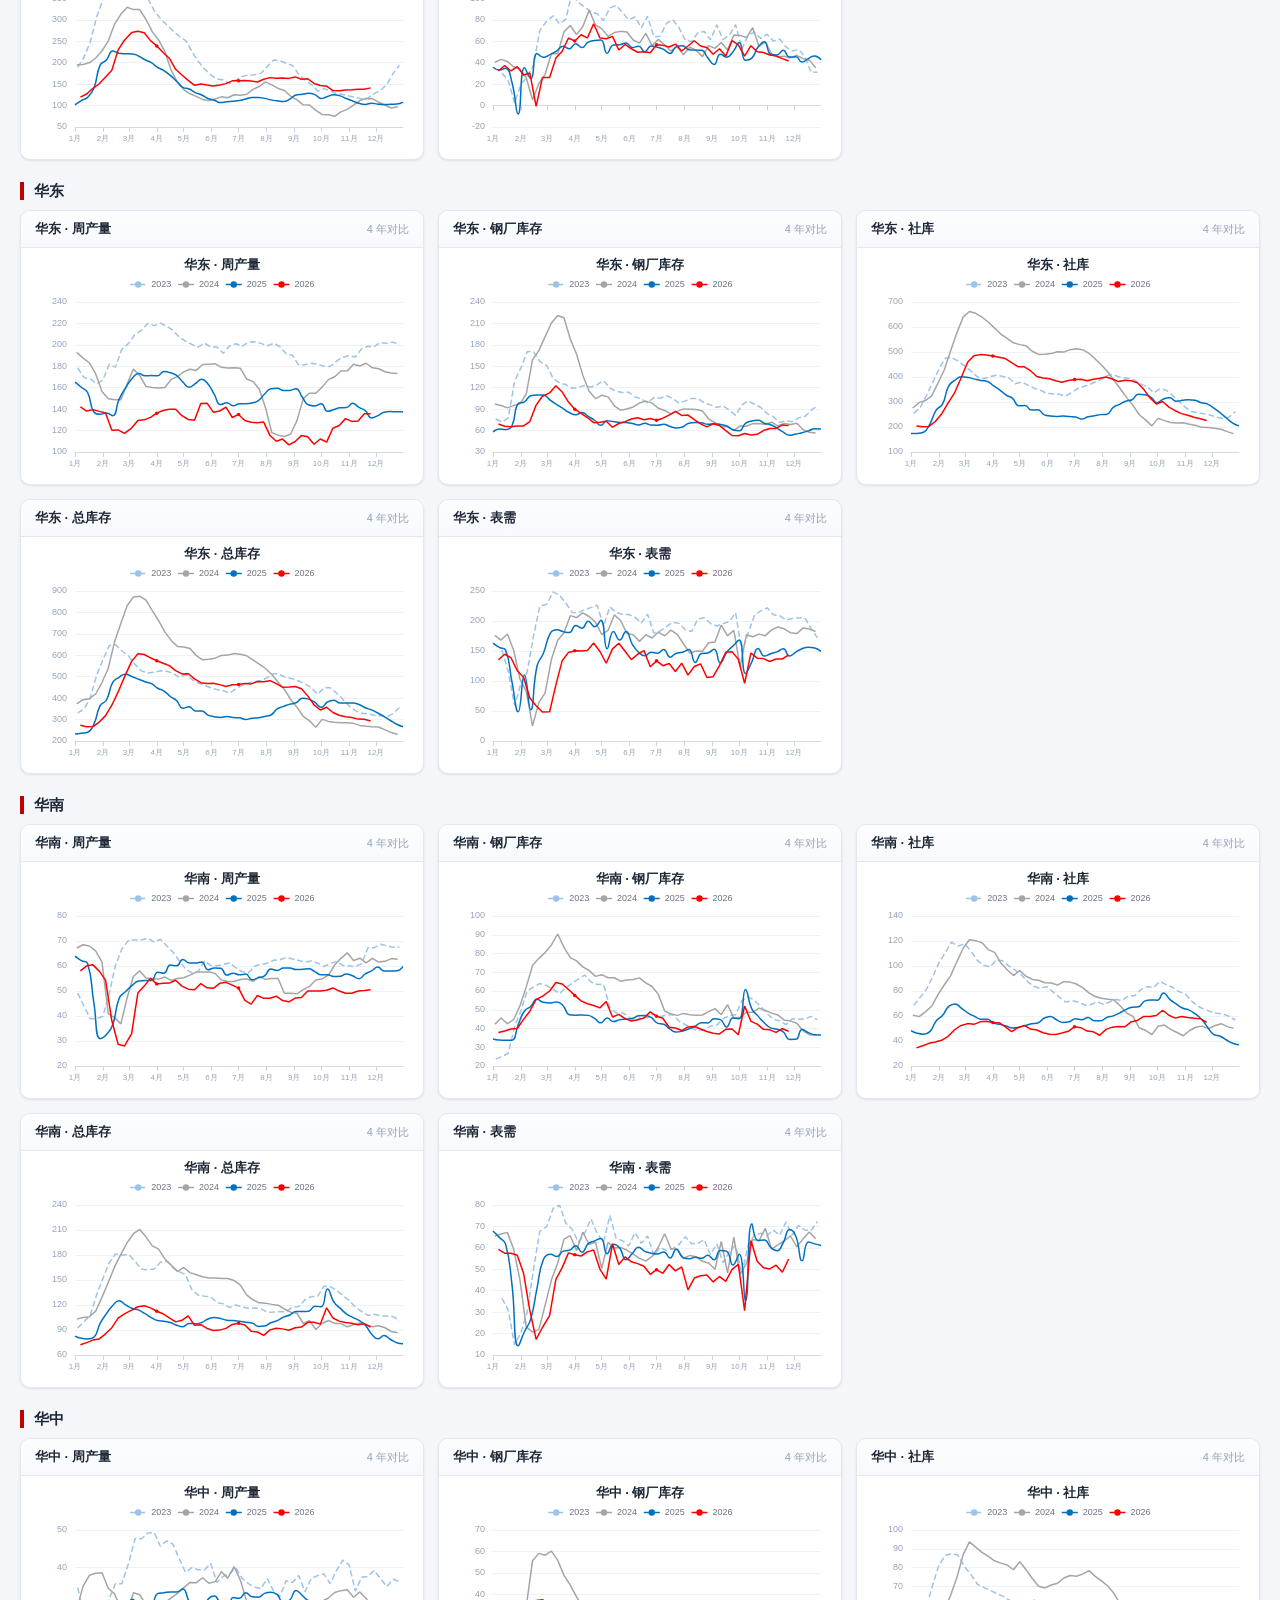
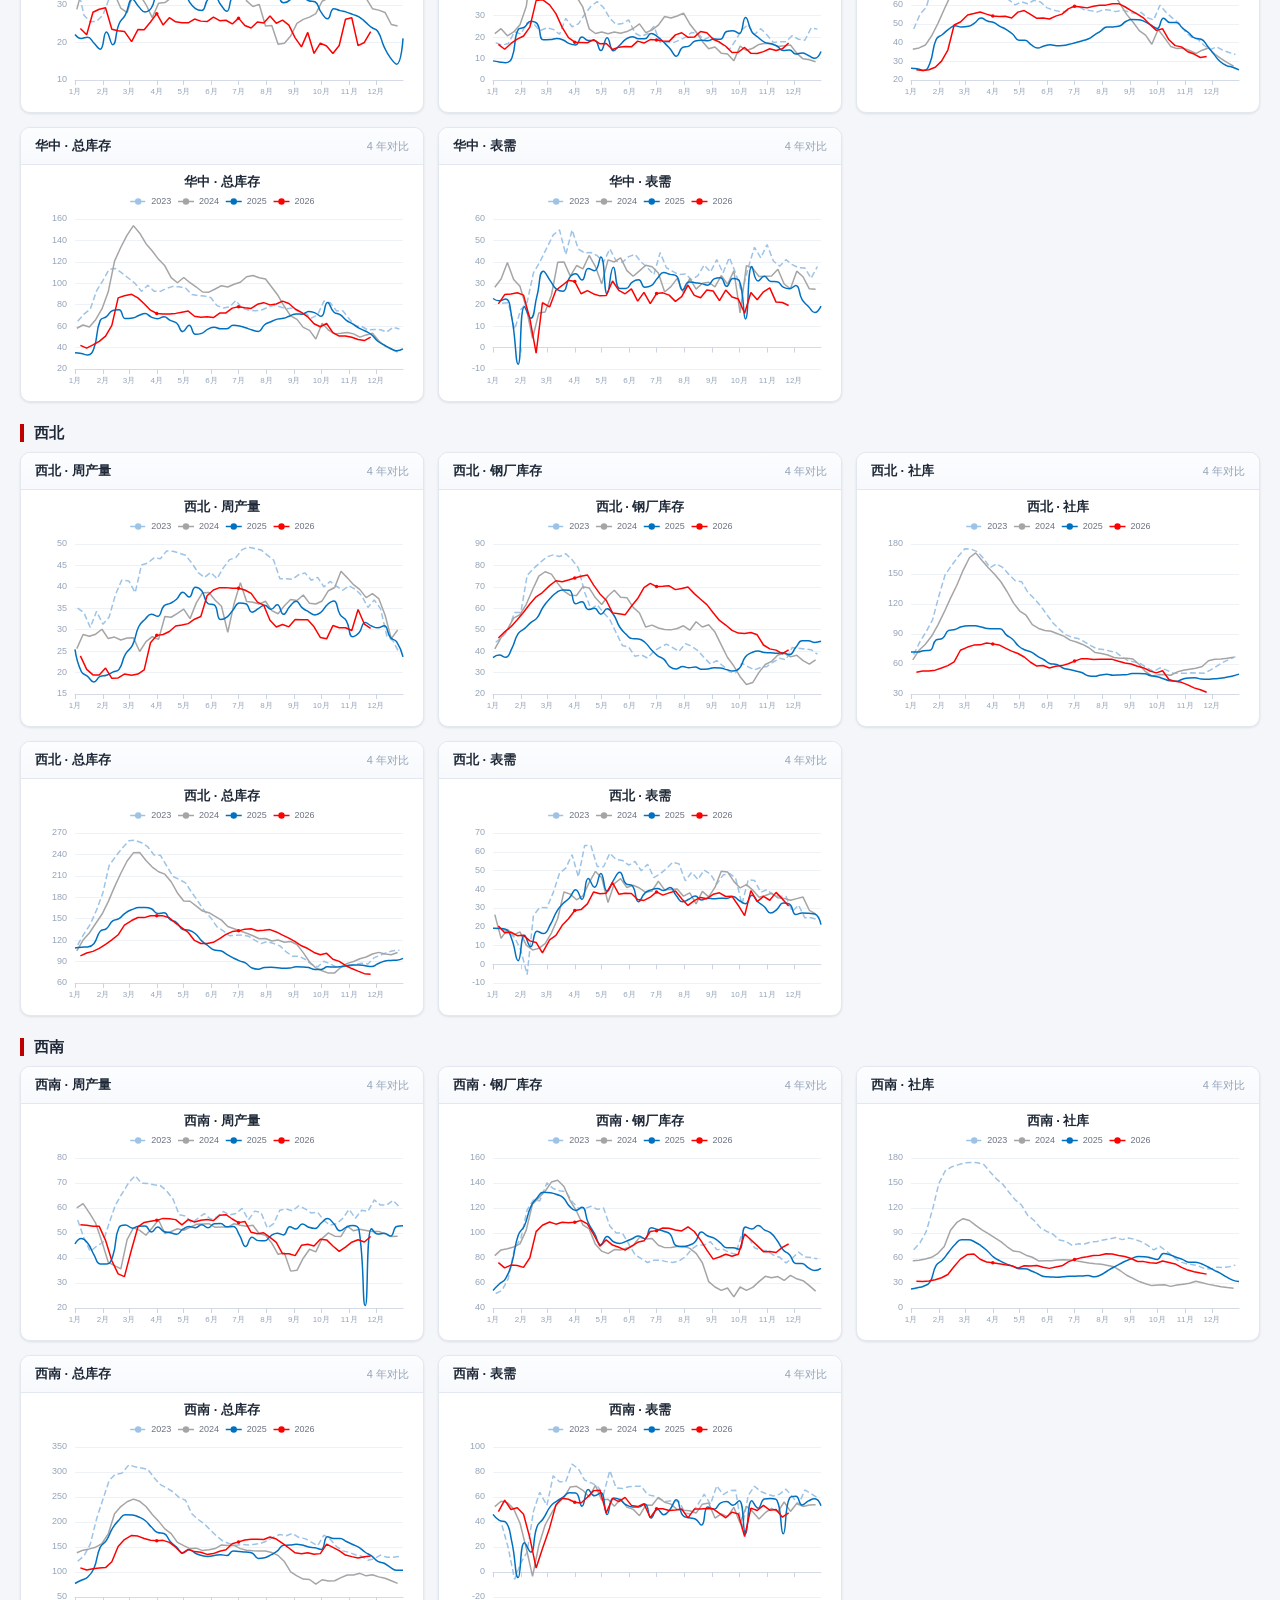
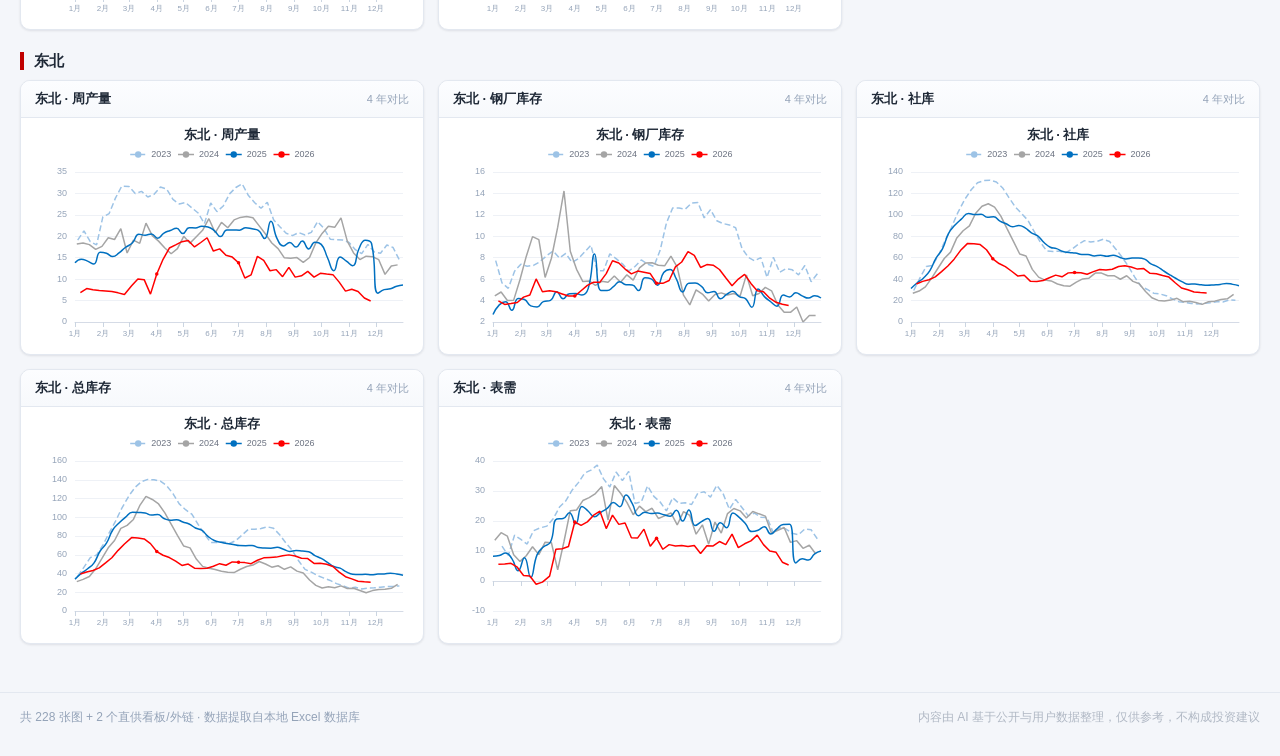
==== commit 32f13327: "data(biaowai): 表外/分品种更新至 2026-11-27" ====
--- a/index.html
+++ b/index.html
@@ -4,7 +4,7 @@
 <meta charset="UTF-8">
 <meta name="viewport" content="width=device-width, initial-scale=1.0">
 <title>钢材 季节性图谱</title>
-<link rel="stylesheet" href="assets/style.css?v=86">
+<link rel="stylesheet" href="assets/style.css?v=87">
 </head>
 <body>
 
@@ -36,7 +36,7 @@
 </footer>
 
 <script src="assets/vendor/echarts.min.js"></script>
-<script src="data/data.js?v=86"></script>
-<script src="assets/app.js?v=86"></script>
+<script src="data/data.js?v=87"></script>
+<script src="assets/app.js?v=87"></script>
 </body>
 </html>
